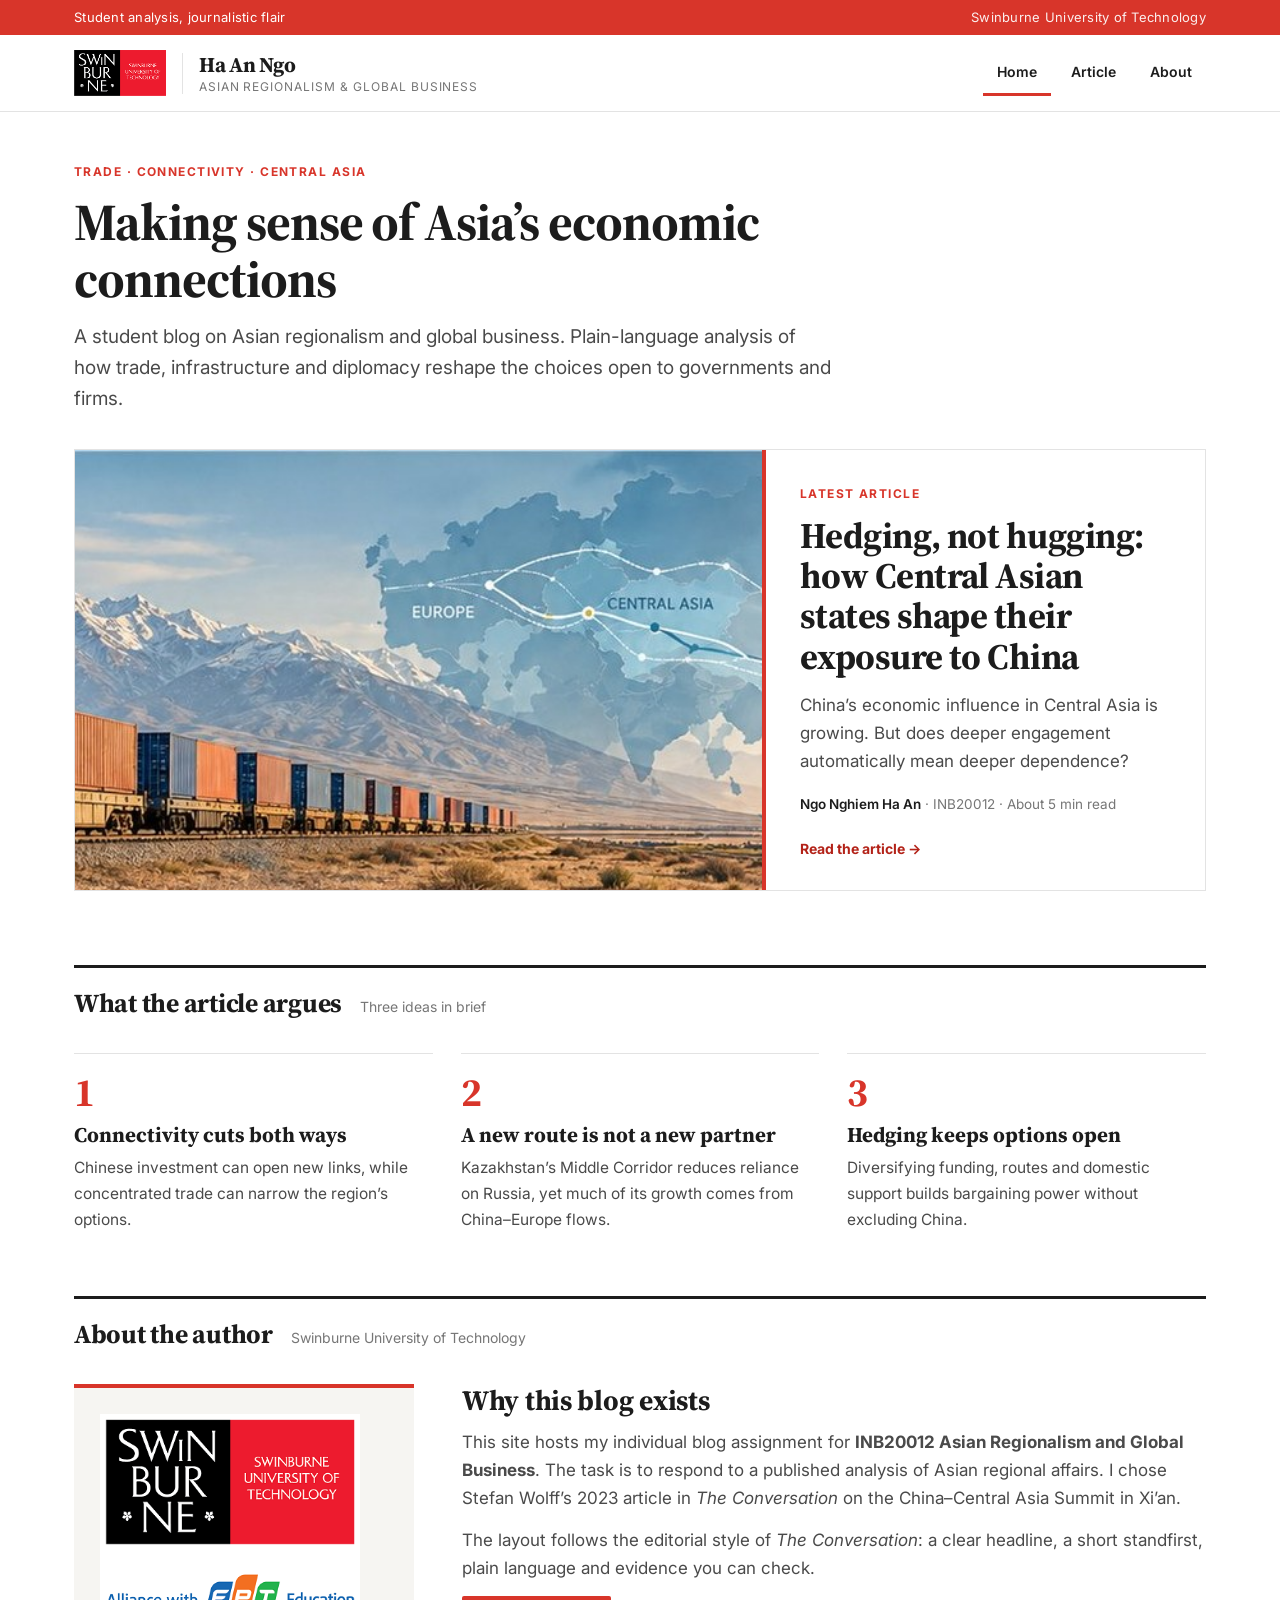
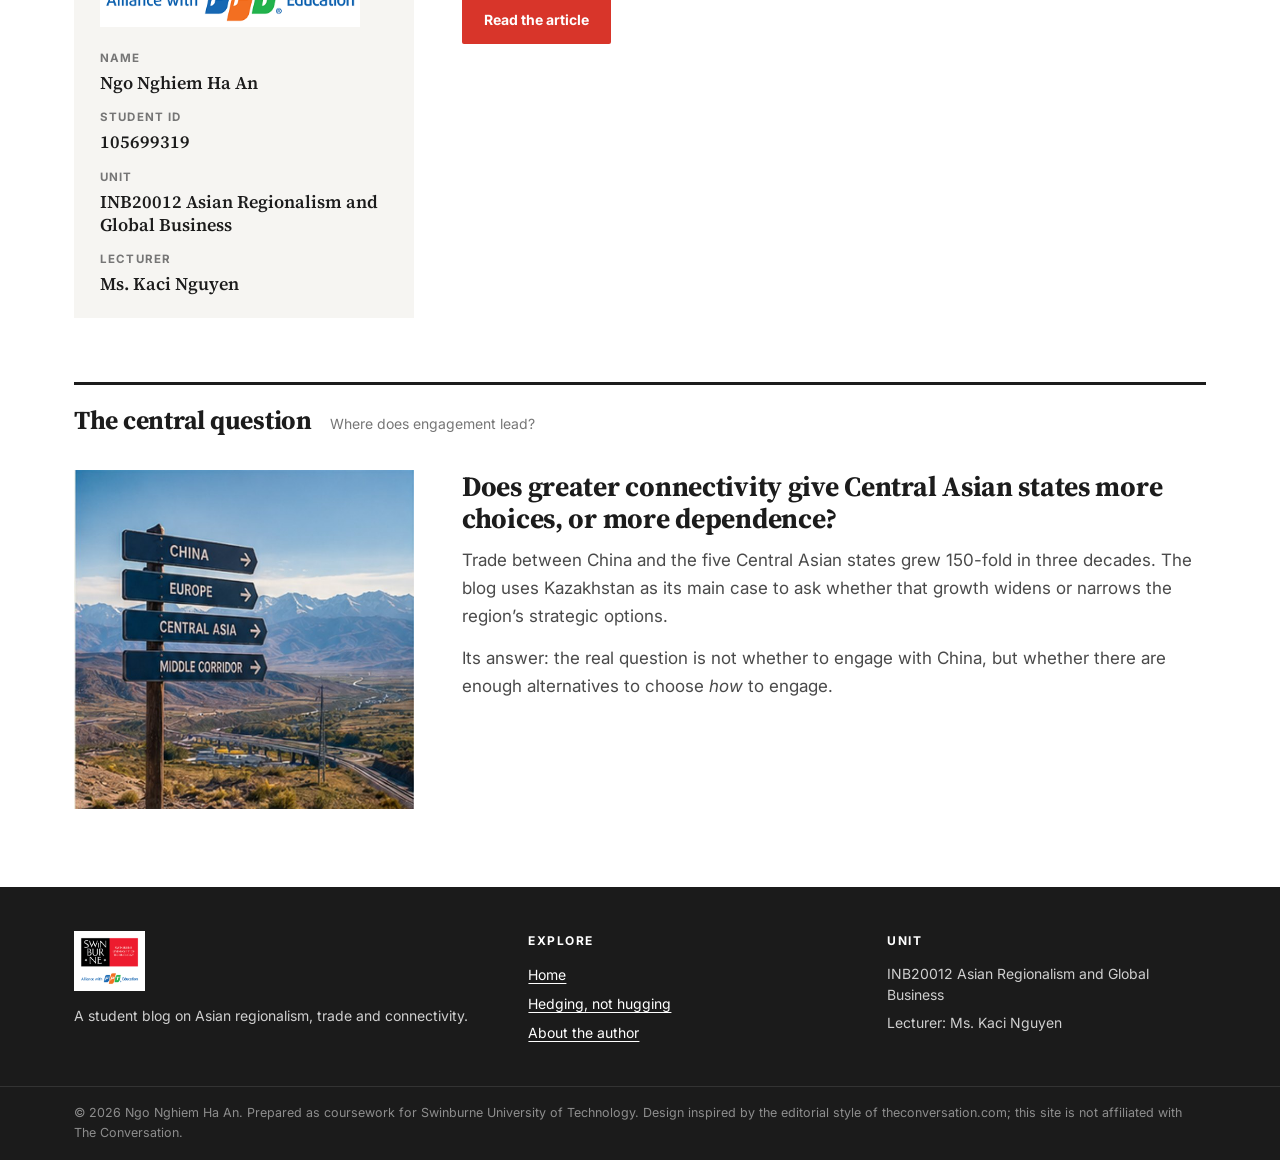
==== index.html @ f5567365 "Add files via upload" ====
<!DOCTYPE html>
<html lang="en">
<head>
  <meta charset="utf-8">
  <meta name="viewport" content="width=device-width, initial-scale=1">
  <title>Ha An Ngo — Asian Regionalism &amp; Global Business</title>
  <meta name="description" content="Student blog by Ngo Nghiem Ha An, Swinburne University of Technology: analysis of trade, connectivity and Central Asia for INB20012 Asian Regionalism and Global Business.">
  <meta property="og:type" content="website">
  <meta property="og:title" content="Ha An Ngo — Asian Regionalism &amp; Global Business">
  <meta property="og:description" content="Hedging, not hugging: how Central Asian states shape their exposure to China.">
  <meta property="og:image" content="assets/img/hero-train.jpg">
  <link rel="icon" href="assets/img/favicon.svg" type="image/svg+xml">
  <link rel="preconnect" href="https://fonts.googleapis.com">
  <link rel="preconnect" href="https://fonts.gstatic.com" crossorigin>
  <link href="https://fonts.googleapis.com/css2?family=Inter:wght@400;500;600;700&family=Source+Serif+4:ital,opsz,wght@0,8..60,400;0,8..60,600;0,8..60,700;1,8..60,400;1,8..60,600&display=swap" rel="stylesheet">
  <link rel="stylesheet" href="assets/css/style.css">
</head>
<body>
  <a class="skip" href="#main">Skip to content</a>

  <div class="topline">
    <div class="wrap">
      <span>Student analysis, journalistic flair</span>
      <a href="https://www.swinburne.edu.au" target="_blank" rel="noopener">Swinburne University of Technology</a>
    </div>
  </div>

  <header class="site-header">
    <div class="wrap">
      <a class="brand" href="index.html" aria-label="Ha An Ngo — home">
        <img src="assets/img/logo-swinburne.png" alt="Swinburne University of Technology">
        <span class="brand-text"><strong>Ha An Ngo</strong><span>Asian Regionalism &amp; Global Business</span></span>
      </a>
      <button class="menu-btn" aria-expanded="false" aria-controls="nav">Menu</button>
      <nav class="nav" id="nav" aria-label="Main">
        <a href="index.html" aria-current="page">Home</a>
        <a href="hedging-not-hugging.html">Article</a>
        <a href="#about">About</a>
      </nav>
    </div>
  </header>

  <main id="main">
    <section class="home-hero">
      <div class="wrap">
        <div class="intro">
          <span class="kicker">Trade · Connectivity · Central Asia</span>
          <h1>Making sense of Asia’s economic connections</h1>
          <p>A student blog on Asian regionalism and global business. Plain-language analysis of how trade, infrastructure and diplomacy reshape the choices open to governments and firms.</p>
        </div>

        <article class="featured">
          <div class="pic">
            <img src="assets/img/hero-train.jpg" alt="A freight train crossing a steppe with mountains behind, overlaid with a map of routes linking Europe, Central Asia and China" width="799" height="345">
          </div>
          <div class="body">
            <span class="kicker">Latest article</span>
            <h2><a href="hedging-not-hugging.html">Hedging, not hugging: how Central Asian states shape their exposure to China</a></h2>
            <p>China’s economic influence in Central Asia is growing. But does deeper engagement automatically mean deeper dependence?</p>
            <div class="meta"><b>Ngo Nghiem Ha An</b> · INB20012 · About 5 min read</div>
            <div class="read-more">Read the article <span>→</span></div>
          </div>
        </article>
      </div>
    </section>

    <section class="section">
      <div class="wrap">
        <div class="section-head">
          <h2>What the article argues</h2>
          <p>Three ideas in brief</p>
        </div>
        <div class="themes">
          <div class="theme">
            <div class="num">1</div>
            <h3>Connectivity cuts both ways</h3>
            <p>Chinese investment can open new links, while concentrated trade can narrow the region’s options.</p>
          </div>
          <div class="theme">
            <div class="num">2</div>
            <h3>A new route is not a new partner</h3>
            <p>Kazakhstan’s Middle Corridor reduces reliance on Russia, yet much of its growth comes from China–Europe flows.</p>
          </div>
          <div class="theme">
            <div class="num">3</div>
            <h3>Hedging keeps options open</h3>
            <p>Diversifying funding, routes and domestic support builds bargaining power without excluding China.</p>
          </div>
        </div>
      </div>
    </section>

    <section class="section" id="about">
      <div class="wrap">
        <div class="section-head">
          <h2>About the author</h2>
          <p>Swinburne University of Technology</p>
        </div>
        <div class="about">
          <aside class="id-card" aria-label="Student details">
            <img class="logo" src="assets/img/logo-full.png" alt="Swinburne University of Technology — Alliance with FPT Education">
            <dl>
              <dt>Name</dt><dd>Ngo Nghiem Ha An</dd>
              <dt>Student ID</dt><dd>105699319</dd>
              <dt>Unit</dt><dd>INB20012 Asian Regionalism and Global Business</dd>
              <dt>Lecturer</dt><dd>Ms. Kaci Nguyen</dd>
            </dl>
          </aside>
          <div class="about-text">
            <h3>Why this blog exists</h3>
            <p>This site hosts my individual blog assignment for <b>INB20012 Asian Regionalism and Global Business</b>. The task is to respond to a published analysis of Asian regional affairs. I chose Stefan Wolff’s 2023 article in <i>The Conversation</i> on the China–Central Asia Summit in Xi’an.</p>
            <p>The layout follows the editorial style of <i>The Conversation</i>: a clear headline, a short standfirst, plain language and evidence you can check.</p>
            <p><a class="btn" href="hedging-not-hugging.html">Read the article</a></p>
          </div>
        </div>
      </div>
    </section>

    <section class="section">
      <div class="wrap">
        <div class="section-head">
          <h2>The central question</h2>
          <p>Where does engagement lead?</p>
        </div>
        <div class="about" style="grid-template-columns: 340px 1fr;">
          <img src="assets/img/signpost.jpg" alt="A signpost on a mountain road pointing to China, Europe, Central Asia and the Middle Corridor" width="660" height="658">
          <div class="about-text">
            <h3>Does greater connectivity give Central Asian states more choices, or more dependence?</h3>
            <p>Trade between China and the five Central Asian states grew 150-fold in three decades. The blog uses Kazakhstan as its main case to ask whether that growth widens or narrows the region’s strategic options.</p>
            <p>Its answer: the real question is not whether to engage with China, but whether there are enough alternatives to choose <i>how</i> to engage.</p>
          </div>
        </div>
      </div>
    </section>
  </main>

  <footer class="site-footer">
    <div class="wrap">
      <div>
        <img src="assets/img/logo-full.png" alt="Swinburne University of Technology — Alliance with FPT Education">
        <p>A student blog on Asian regionalism, trade and connectivity.</p>
      </div>
      <div>
        <h5>Explore</h5>
        <ul>
          <li><a href="index.html">Home</a></li>
          <li><a href="hedging-not-hugging.html">Hedging, not hugging</a></li>
          <li><a href="#about">About the author</a></li>
        </ul>
      </div>
      <div>
        <h5>Unit</h5>
        <p>INB20012 Asian Regionalism and Global Business</p>
        <p>Lecturer: Ms. Kaci Nguyen</p>
      </div>
    </div>
    <div class="legal"><div class="wrap">© 2026 Ngo Nghiem Ha An. Prepared as coursework for Swinburne University of Technology. Design inspired by the editorial style of theconversation.com; this site is not affiliated with The Conversation.</div></div>
  </footer>

  <script src="assets/js/main.js"></script>
</body>
</html>
---- assets/css/style.css ----
/* =========================================================
   Ha An Ngo — Student Blog
   Visual language inspired by theconversation.com:
   white canvas, red accent, serif headlines, clean sans body
   ========================================================= */

:root {
  --red: #d8352a;
  --red-dark: #b32218;
  --ink: #1c1c1c;
  --ink-soft: #4a4a4a;
  --muted: #767676;
  --line: #e3e3e3;
  --paper: #ffffff;
  --tint: #f6f5f2;
  --navy: #172a4e;
  --serif: "Source Serif 4", "Merriweather", Georgia, "Times New Roman", serif;
  --sans: "Inter", "Segoe UI", -apple-system, BlinkMacSystemFont, Roboto, Helvetica, Arial, sans-serif;
  --maxw: 1180px;
  --read: 700px;
}

*,
*::before,
*::after { box-sizing: border-box; }

html { scroll-behavior: smooth; -webkit-text-size-adjust: 100%; }

body {
  margin: 0;
  font-family: var(--sans);
  font-size: 17px;
  line-height: 1.65;
  color: var(--ink);
  background: var(--paper);
  -webkit-font-smoothing: antialiased;
}

img { max-width: 100%; height: auto; display: block; }
a { color: var(--red-dark); text-decoration-thickness: 1px; text-underline-offset: 3px; }
a:hover { color: var(--red); }

.wrap { max-width: var(--maxw); margin: 0 auto; padding: 0 24px; }

.skip {
  position: absolute; left: -999px; top: 0;
  background: var(--red); color: #fff; padding: 10px 16px; z-index: 100;
}
.skip:focus { left: 0; }

/* ---------- progress bar (article page) ---------- */
.progress {
  position: fixed; top: 0; left: 0; height: 3px; width: 0;
  background: var(--red); z-index: 60; transition: width .08s linear;
}

/* ---------- header ---------- */
.topline { background: var(--red); color: #fff; font-size: 13px; letter-spacing: .02em; }
.topline .wrap { display: flex; justify-content: space-between; gap: 16px; padding-top: 7px; padding-bottom: 7px; }
.topline a { color: #fff; text-decoration: none; opacity: .92; }
.topline a:hover { opacity: 1; text-decoration: underline; }

.site-header { background: #fff; border-bottom: 1px solid var(--line); position: sticky; top: 0; z-index: 50; }
.site-header .wrap { display: flex; align-items: center; gap: 28px; min-height: 76px; }

.brand { display: flex; align-items: center; gap: 16px; text-decoration: none; color: var(--ink); }
.brand img { height: 46px; width: auto; }
.brand-text { display: flex; flex-direction: column; line-height: 1.15; padding-left: 16px; border-left: 1px solid var(--line); }
.brand-text strong { font-family: var(--serif); font-size: 21px; font-weight: 700; letter-spacing: -.01em; }
.brand-text span { font-size: 12px; color: var(--muted); letter-spacing: .08em; text-transform: uppercase; margin-top: 3px; }

.nav { margin-left: auto; display: flex; gap: 6px; align-items: center; }
.nav a {
  font-size: 14px; font-weight: 600; color: var(--ink); text-decoration: none;
  padding: 10px 14px; border-bottom: 3px solid transparent;
}
.nav a:hover, .nav a[aria-current="page"] { border-bottom-color: var(--red); color: var(--ink); }

.menu-btn {
  display: none; margin-left: auto; background: none; border: 1px solid var(--line);
  padding: 8px 12px; font: 600 13px var(--sans); border-radius: 4px; cursor: pointer;
}

/* ---------- home: hero ---------- */
.kicker {
  display: inline-block; font-size: 12px; font-weight: 700; letter-spacing: .12em;
  text-transform: uppercase; color: var(--red);
}

.home-hero { padding: 44px 0 18px; }
.home-hero .intro { max-width: 760px; margin-bottom: 34px; }
.home-hero h1 {
  font-family: var(--serif); font-size: clamp(32px, 4.6vw, 52px); line-height: 1.08;
  letter-spacing: -.02em; margin: 10px 0 14px;
}
.home-hero .intro p { font-size: 19px; color: var(--ink-soft); margin: 0; }

.featured {
  display: grid; grid-template-columns: 1.55fr 1fr; gap: 0; border: 1px solid var(--line);
  background: #fff; transition: box-shadow .2s;
}
.featured:hover { box-shadow: 0 10px 30px rgba(0,0,0,.08); }
.featured .pic { position: relative; overflow: hidden; background: var(--tint); min-height: 320px; }
.featured .pic img { width: 100%; height: 100%; object-fit: cover; transition: transform .6s; }
.featured:hover .pic img { transform: scale(1.03); }
.featured .body { padding: 34px 34px 30px; display: flex; flex-direction: column; justify-content: center; border-left: 4px solid var(--red); }
.featured h2 { font-family: var(--serif); font-size: clamp(26px, 3vw, 36px); line-height: 1.12; letter-spacing: -.015em; margin: 12px 0 14px; }
.featured h2 a { color: var(--ink); text-decoration: none; }
.featured h2 a::after { content: ""; position: absolute; inset: 0; }
.featured { position: relative; }
.featured h2 a:hover { color: var(--red); }
.featured p { color: var(--ink-soft); margin: 0 0 18px; }
.meta { font-size: 13.5px; color: var(--muted); }
.meta b { color: var(--ink); font-weight: 600; }
.read-more { margin-top: 22px; font-weight: 700; font-size: 14px; color: var(--red-dark); }
.read-more span { display: inline-block; transition: transform .2s; }
.featured:hover .read-more span { transform: translateX(5px); }

/* ---------- home: sections ---------- */
.section { padding: 56px 0 8px; }
.section-head { display: flex; align-items: baseline; gap: 18px; border-top: 3px solid var(--ink); padding-top: 14px; margin-bottom: 28px; }
.section-head h2 { font-family: var(--serif); font-size: 26px; margin: 0; letter-spacing: -.01em; }
.section-head p { margin: 0; color: var(--muted); font-size: 14px; }

.themes { display: grid; grid-template-columns: repeat(3, 1fr); gap: 28px; }
.theme { border-top: 1px solid var(--line); padding-top: 18px; }
.theme .num { font-family: var(--serif); font-size: 40px; font-weight: 700; color: var(--red); line-height: 1; }
.theme h3 { font-family: var(--serif); font-size: 21px; margin: 10px 0 8px; line-height: 1.2; }
.theme p { margin: 0; color: var(--ink-soft); font-size: 15.5px; }

.about { display: grid; grid-template-columns: 340px 1fr; gap: 48px; align-items: start; }
.id-card { background: var(--tint); border-top: 4px solid var(--red); padding: 26px 26px 22px; }
.id-card img.logo { width: 100%; max-width: 260px; margin-bottom: 22px; }
.id-card dl { margin: 0; }
.id-card dt { font-size: 11.5px; letter-spacing: .1em; text-transform: uppercase; color: var(--muted); font-weight: 700; margin-top: 14px; }
.id-card dd { margin: 3px 0 0; font-family: var(--serif); font-size: 18px; font-weight: 600; line-height: 1.3; }
.about-text h3 { font-family: var(--serif); font-size: 28px; line-height: 1.15; margin: 0 0 12px; letter-spacing: -.01em; }
.about-text p { color: var(--ink-soft); margin: 0 0 14px; }

/* ---------- article ---------- */
.article-head { padding: 46px 0 8px; }
.article-head .inner { max-width: 880px; }
.crumbs { font-size: 13px; color: var(--muted); margin-bottom: 18px; }
.crumbs a { color: var(--muted); text-decoration: none; }
.crumbs a:hover { color: var(--red); text-decoration: underline; }
.article-head h1 {
  font-family: var(--serif); font-size: clamp(34px, 5.4vw, 60px); line-height: 1.04;
  letter-spacing: -.025em; margin: 12px 0 16px; font-weight: 700;
}
.article-head h1 em { font-style: normal; font-weight: 400; display: block; font-size: .72em; margin-top: 6px; color: var(--navy); }
.standfirst { font-family: var(--serif); font-style: italic; font-size: clamp(19px, 2.1vw, 23px); line-height: 1.4; color: var(--ink-soft); margin: 0; max-width: 780px; }

.byline { display: flex; align-items: center; gap: 14px; margin: 28px 0 0; padding: 16px 0; border-top: 1px solid var(--line); border-bottom: 1px solid var(--line); flex-wrap: wrap; }
.avatar {
  width: 52px; height: 52px; border-radius: 50%; background: var(--red); color: #fff;
  display: grid; place-items: center; font-family: var(--serif); font-weight: 700; font-size: 20px; flex: none;
}
.byline .who { line-height: 1.3; }
.byline .who strong { display: block; font-size: 16px; }
.byline .who span { font-size: 13.5px; color: var(--muted); }
.byline .when { margin-left: auto; font-size: 13.5px; color: var(--muted); text-align: right; }

.lead-figure { margin: 30px 0 0; }
.lead-figure img { width: 100%; max-height: 520px; object-fit: cover; }

.article-layout { display: grid; grid-template-columns: 250px minmax(0, var(--read)); gap: 56px; padding: 40px 0 30px; max-width: 1060px; }
.aside { position: sticky; top: 100px; align-self: start; font-size: 14px; }
.aside .card { border-top: 3px solid var(--red); padding-top: 14px; margin-bottom: 26px; }
.aside h4 { margin: 0 0 8px; font-size: 11.5px; letter-spacing: .1em; text-transform: uppercase; color: var(--muted); }
.aside p { margin: 0 0 6px; color: var(--ink-soft); line-height: 1.5; }
.aside ol { margin: 0; padding: 0; list-style: none; counter-reset: s; }
.aside li { counter-increment: s; margin: 0; }
.aside li a {
  display: block; padding: 8px 0 8px 28px; position: relative; text-decoration: none;
  color: var(--ink-soft); border-bottom: 1px solid var(--line); line-height: 1.35; font-size: 14px;
}
.aside li a::before { content: counter(s); position: absolute; left: 0; top: 8px; font-family: var(--serif); font-weight: 700; color: var(--red); }
.aside li a:hover, .aside li a.on { color: var(--ink); font-weight: 600; }

.prose { font-size: 18.5px; line-height: 1.72; }
.prose p { margin: 0 0 1.25em; }
.prose h2 {
  font-family: var(--serif); font-size: clamp(26px, 3.2vw, 34px); line-height: 1.12;
  letter-spacing: -.015em; margin: 1.9em 0 .55em; scroll-margin-top: 100px;
}
.prose h2 small { display: block; font-weight: 400; font-size: .72em; color: var(--navy); margin-top: 3px; }
.prose h3 { font-family: var(--serif); font-size: 22px; margin: 1.7em 0 .4em; line-height: 1.25; scroll-margin-top: 100px; }
.prose h3 .n { color: var(--red); margin-right: 6px; }
.prose > p:first-of-type::first-letter { /* editorial drop cap */
  font-family: var(--serif); float: left; font-size: 4.1em; line-height: .82;
  padding: .07em .1em 0 0; font-weight: 700; color: var(--red);
}

.pull {
  margin: 1.8em 0; padding: 4px 0 4px 22px; border-left: 4px solid var(--red);
  font-family: var(--serif); font-style: italic; font-weight: 600; font-size: 25px; line-height: 1.3; color: var(--navy);
}
.pull .lbl { display: block; font-family: var(--sans); font-style: normal; font-weight: 700; font-size: 11.5px; letter-spacing: .12em; text-transform: uppercase; color: var(--red); margin-bottom: 6px; }

figure { margin: 2em 0; }
figure img { width: 100%; }
figcaption { font-size: 13.5px; line-height: 1.5; color: var(--muted); padding-top: 9px; border-top: 1px solid var(--line); margin-top: 8px; }
figcaption b { color: var(--ink); }
figure.float-r { float: right; width: 44%; margin: .3em 0 1em 26px; }
figure.float-r img { border-radius: 6px; }
figure.wide { margin-left: -60px; margin-right: -60px; }
.clear { clear: both; }

/* data table (Figure 2) */
.table-wrap { overflow-x: auto; margin: 2em 0 0; }
table.fig {
  border-collapse: collapse; width: 100%; min-width: 560px; font-size: 15px; line-height: 1.45;
}
table.fig th { text-align: left; padding: 12px 14px; color: #fff; font-weight: 600; font-size: 14px; letter-spacing: .02em; }
table.fig th:nth-child(1) { background: #3b5f80; }
table.fig th:nth-child(2) { background: #5a8880; }
table.fig th:nth-child(3) { background: #b96a63; }
table.fig td { padding: 12px 14px; vertical-align: top; border: 1px solid #cfcfcf; }
table.fig td:first-child { background: #f5f7fb; font-weight: 600; }
table.fig td:nth-child(2) { background: #fff; }
table.fig td:nth-child(3) { background: #faf0f0; }

.stats { display: grid; grid-template-columns: repeat(3, 1fr); gap: 0; margin: 1.8em 0 2em; border-top: 3px solid var(--ink); border-bottom: 1px solid var(--line); }
.stat { padding: 18px 18px 16px 0; }
.stat + .stat { padding-left: 18px; border-left: 1px solid var(--line); }
.stat b { display: block; font-family: var(--serif); font-size: 34px; line-height: 1.05; color: var(--red); letter-spacing: -.02em; }
.stat span { display: block; margin-top: 6px; font-size: 13.5px; line-height: 1.4; color: var(--ink-soft); }

.conclusion-hero { position: relative; margin: 2.4em -60px 1.4em; color: #fff; overflow: hidden; }
.conclusion-hero img { width: 100%; height: 300px; object-fit: cover; filter: brightness(.7); }
.conclusion-hero h2 { position: absolute; left: 0; right: 0; bottom: 0; margin: 0; padding: 34px 40px 22px; color: #fff; font-size: clamp(30px, 4vw, 42px); letter-spacing: .04em; text-transform: uppercase; background: linear-gradient(transparent, rgba(0,0,0,.7)); }

.refs { border-top: 3px solid var(--ink); margin-top: 3em; padding-top: 16px; }
.refs h2 { font-size: 22px; margin: 0 0 10px; }
.refs ul { margin: 0; padding-left: 18px; font-size: 15px; color: var(--ink-soft); line-height: 1.55; }
.refs li { margin: 4px 0; }
.refs .note { font-size: 13.5px; color: var(--muted); margin-top: 12px; }

.author-box { display: grid; grid-template-columns: 96px 1fr; gap: 22px; margin: 2.4em 0 0; padding: 24px; background: var(--tint); border-top: 4px solid var(--red); }
.author-box .avatar { width: 84px; height: 84px; font-size: 32px; }
.author-box h3 { margin: 0 0 4px; font-family: var(--serif); font-size: 22px; }
.author-box p { margin: 0 0 6px; font-size: 15px; color: var(--ink-soft); line-height: 1.55; }
.author-box .tag { font-size: 11.5px; letter-spacing: .1em; text-transform: uppercase; font-weight: 700; color: var(--red); }

.next { margin: 40px 0 0; display: flex; justify-content: space-between; gap: 18px; flex-wrap: wrap; }
.btn {
  display: inline-block; padding: 12px 22px; background: var(--red); color: #fff; text-decoration: none;
  font-weight: 700; font-size: 14px; border-radius: 2px; transition: background .2s;
}
.btn:hover { background: var(--red-dark); color: #fff; }
.btn.ghost { background: transparent; color: var(--ink); border: 1px solid var(--ink); }
.btn.ghost:hover { background: var(--ink); color: #fff; }

/* ---------- footer ---------- */
.site-footer { margin-top: 70px; background: #1b1b1b; color: #cfcfcf; font-size: 14px; }
.site-footer .wrap { display: grid; grid-template-columns: 1.3fr 1fr 1fr; gap: 40px; padding-top: 44px; padding-bottom: 36px; }
.site-footer img { height: 60px; width: auto; background: #fff; padding: 6px; margin-bottom: 14px; }
.site-footer h5 { margin: 0 0 12px; color: #fff; font-size: 12px; letter-spacing: .12em; text-transform: uppercase; }
.site-footer p { margin: 0 0 6px; line-height: 1.55; }
.site-footer a { color: #fff; }
.site-footer ul { list-style: none; margin: 0; padding: 0; }
.site-footer li { margin: 6px 0; }
.legal { border-top: 1px solid #333; padding: 16px 0; font-size: 12.5px; color: #8d8d8d; }
.legal .wrap { display: block; padding-top: 0; padding-bottom: 0; }

/* ---------- responsive ---------- */
.article-layout > * { min-width: 0; }

@media (max-width: 1000px) {
  .article-layout { grid-template-columns: minmax(0, 1fr); gap: 0; }
  .aside { position: static; display: none; }
  figure.wide, .conclusion-hero { margin-left: 0; margin-right: 0; }
  .about { grid-template-columns: 1fr; gap: 28px; }
  .id-card { max-width: 420px; }
}
@media (max-width: 820px) {
  .featured { grid-template-columns: 1fr; }
  .featured .pic { min-height: 220px; }
  .themes { grid-template-columns: 1fr; gap: 6px; }
  .site-footer .wrap { grid-template-columns: 1fr; gap: 26px; }
  .menu-btn { display: block; }
  .nav { display: none; position: absolute; top: 100%; left: 0; right: 0; background: #fff; border-bottom: 1px solid var(--line); flex-direction: column; align-items: stretch; padding: 8px 24px 14px; margin: 0; }
  .nav.open { display: flex; }
  .nav a { border-bottom: 1px solid var(--line); padding: 14px 0; }
  .brand-text span { display: none; }
}
@media (max-width: 560px) {
  body { font-size: 16.5px; }
  .prose { font-size: 17.5px; }
  .topline .wrap { flex-direction: column; gap: 2px; }
  .brand img { height: 38px; }
  .brand-text strong { font-size: 17px; }
  .stats { grid-template-columns: 1fr; }
  .stat + .stat { padding-left: 0; border-left: 0; border-top: 1px solid var(--line); }
  figure.float-r { float: none; width: 100%; margin: 1.6em 0; }
  .pull { font-size: 21px; }
  .author-box { grid-template-columns: 1fr; }
  .byline .when { margin-left: 0; text-align: left; width: 100%; }
}

@media print {
  .topline, .site-header, .aside, .progress, .site-footer, .next { display: none; }
}
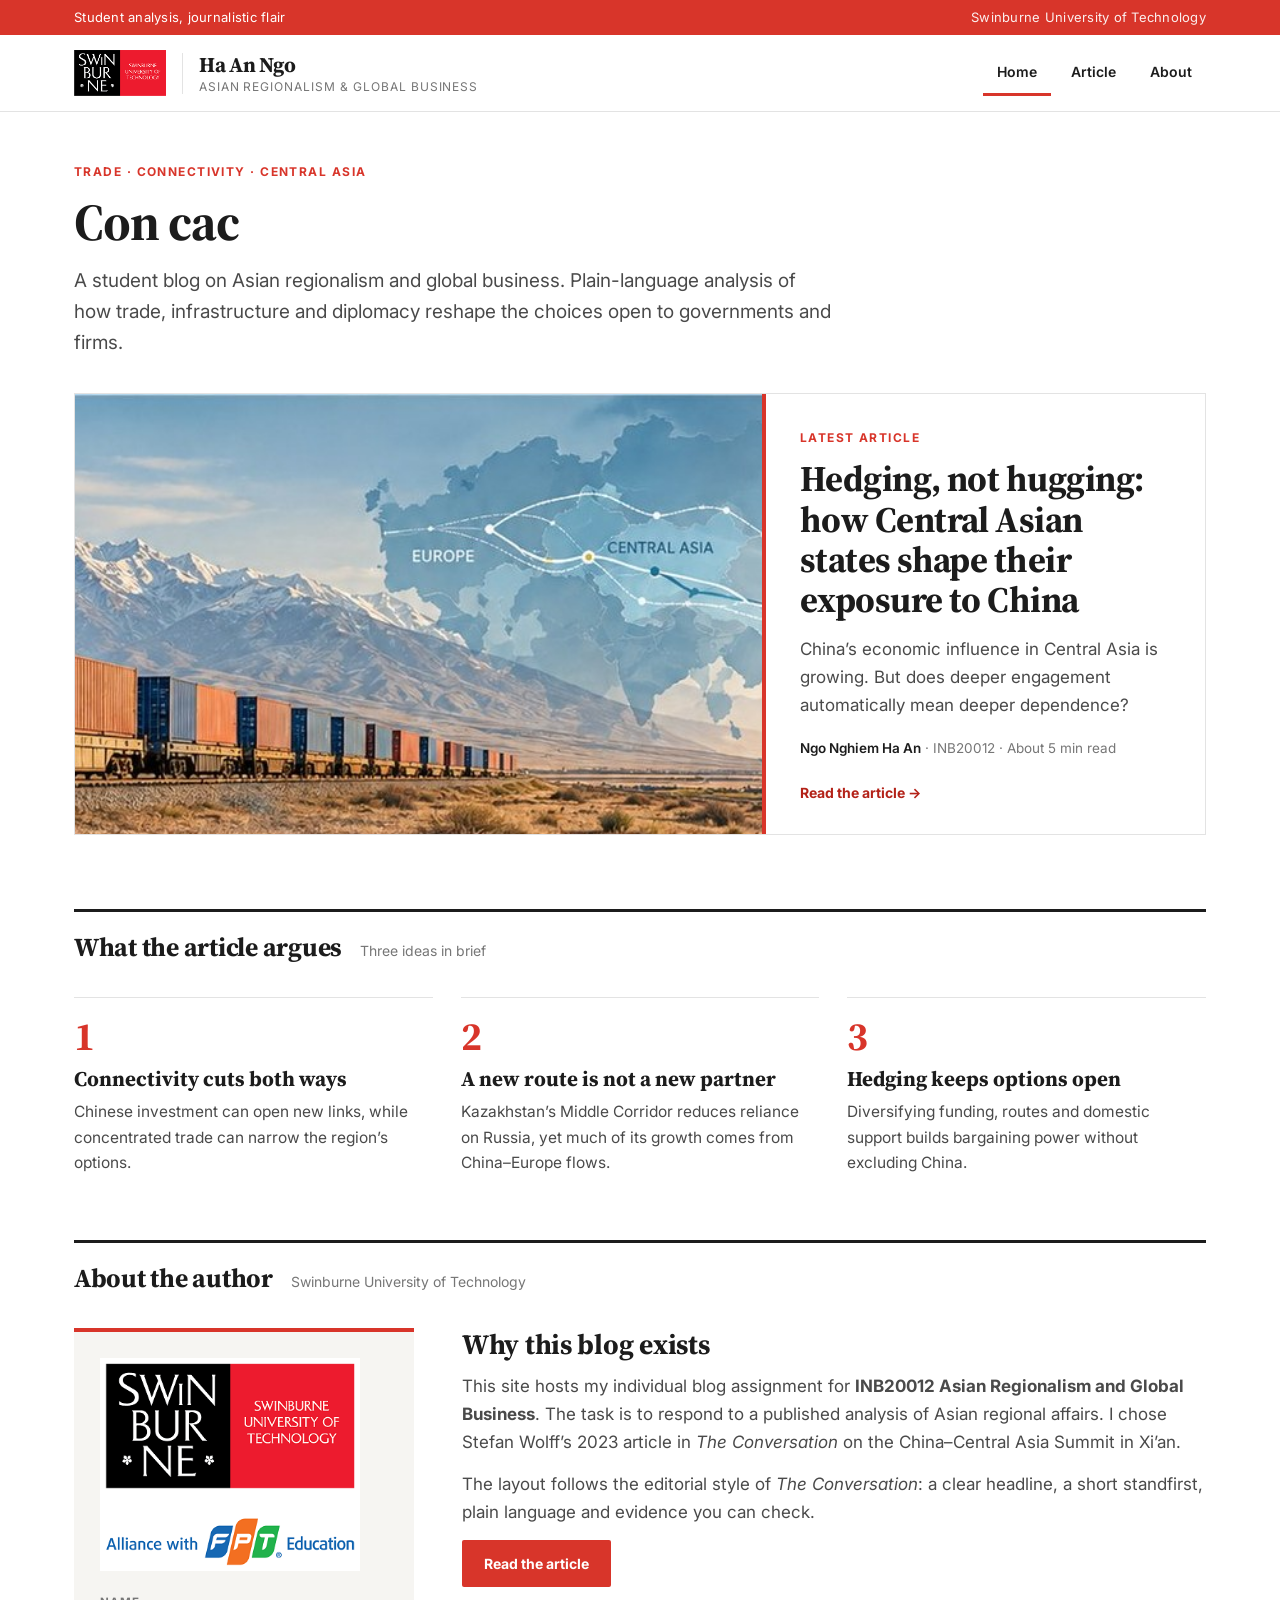
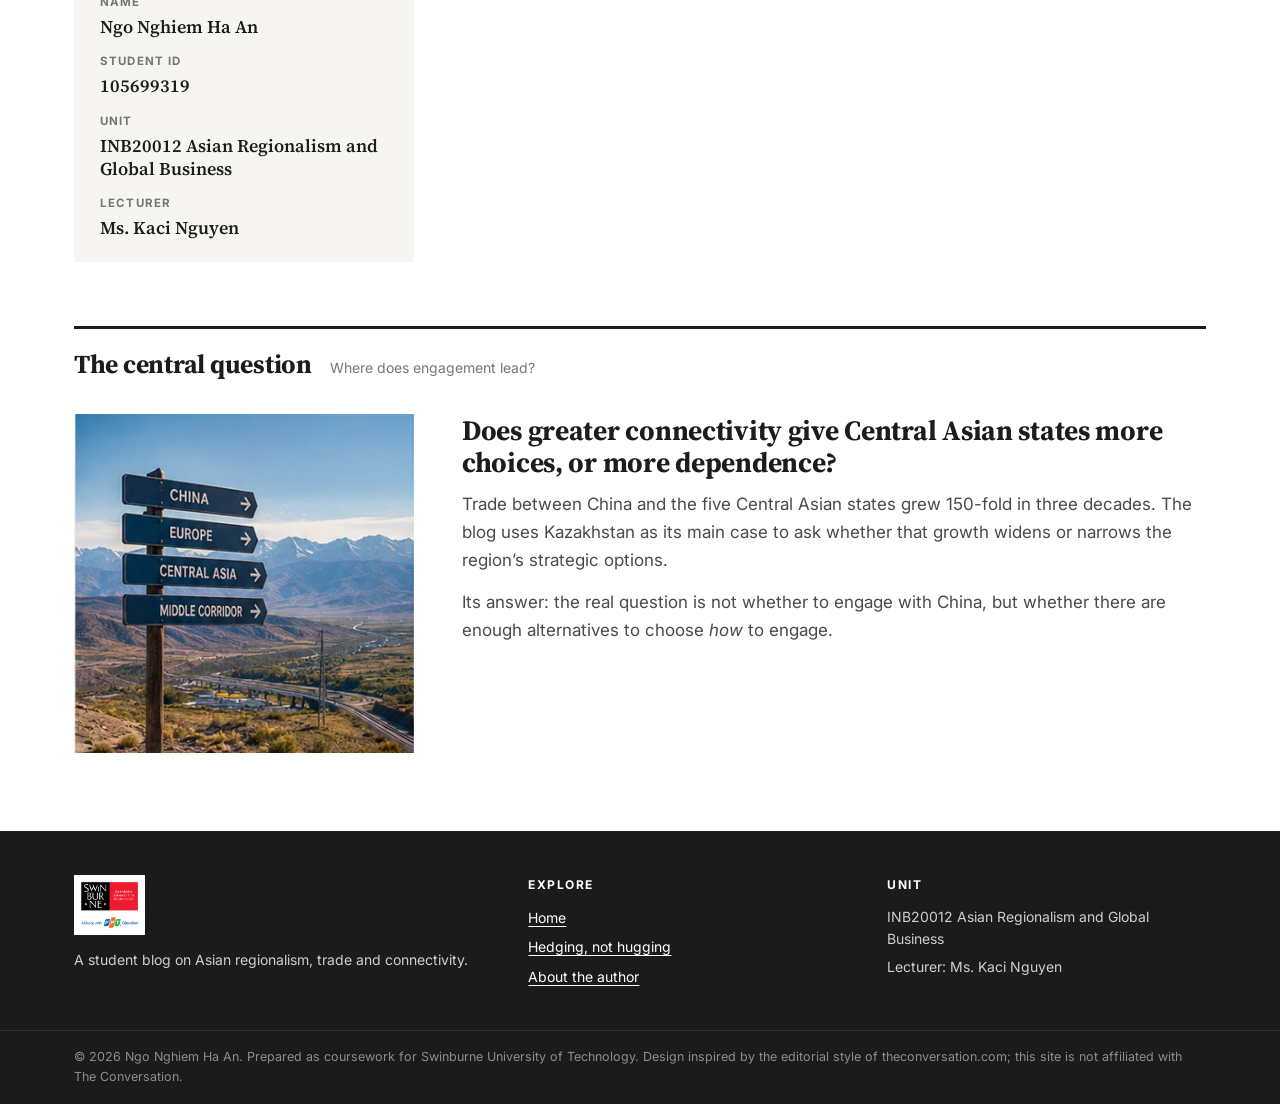
==== commit 42c98f09: "test_index.html" ====
--- a/index.html
+++ b/index.html
@@ -45,7 +45,7 @@
       <div class="wrap">
         <div class="intro">
           <span class="kicker">Trade · Connectivity · Central Asia</span>
-          <h1>Making sense of Asia’s economic connections</h1>
+          <h1>Con cac </h1>
           <p>A student blog on Asian regionalism and global business. Plain-language analysis of how trade, infrastructure and diplomacy reshape the choices open to governments and firms.</p>
         </div>
 
--- a/assets/css/style.css
+++ b/assets/css/style.css
@@ -232,8 +232,10 @@
 
 .refs { border-top: 3px solid var(--ink); margin-top: 3em; padding-top: 16px; }
 .refs h2 { font-size: 22px; margin: 0 0 10px; }
-.refs ul { margin: 0; padding-left: 18px; font-size: 15px; color: var(--ink-soft); line-height: 1.55; }
-.refs li { margin: 4px 0; }
+.refs { scroll-margin-top: 100px; }
+.refs ul.ref-list { list-style: none; margin: 0; padding: 0; font-size: 15px; color: var(--ink-soft); line-height: 1.6; }
+.refs ul.ref-list li { margin: 0 0 14px; padding-left: 28px; text-indent: -28px; overflow-wrap: anywhere; }
+.refs ul.ref-list a { color: var(--red-dark); }
 .refs .note { font-size: 13.5px; color: var(--muted); margin-top: 12px; }
 
 .author-box { display: grid; grid-template-columns: 96px 1fr; gap: 22px; margin: 2.4em 0 0; padding: 24px; background: var(--tint); border-top: 4px solid var(--red); }
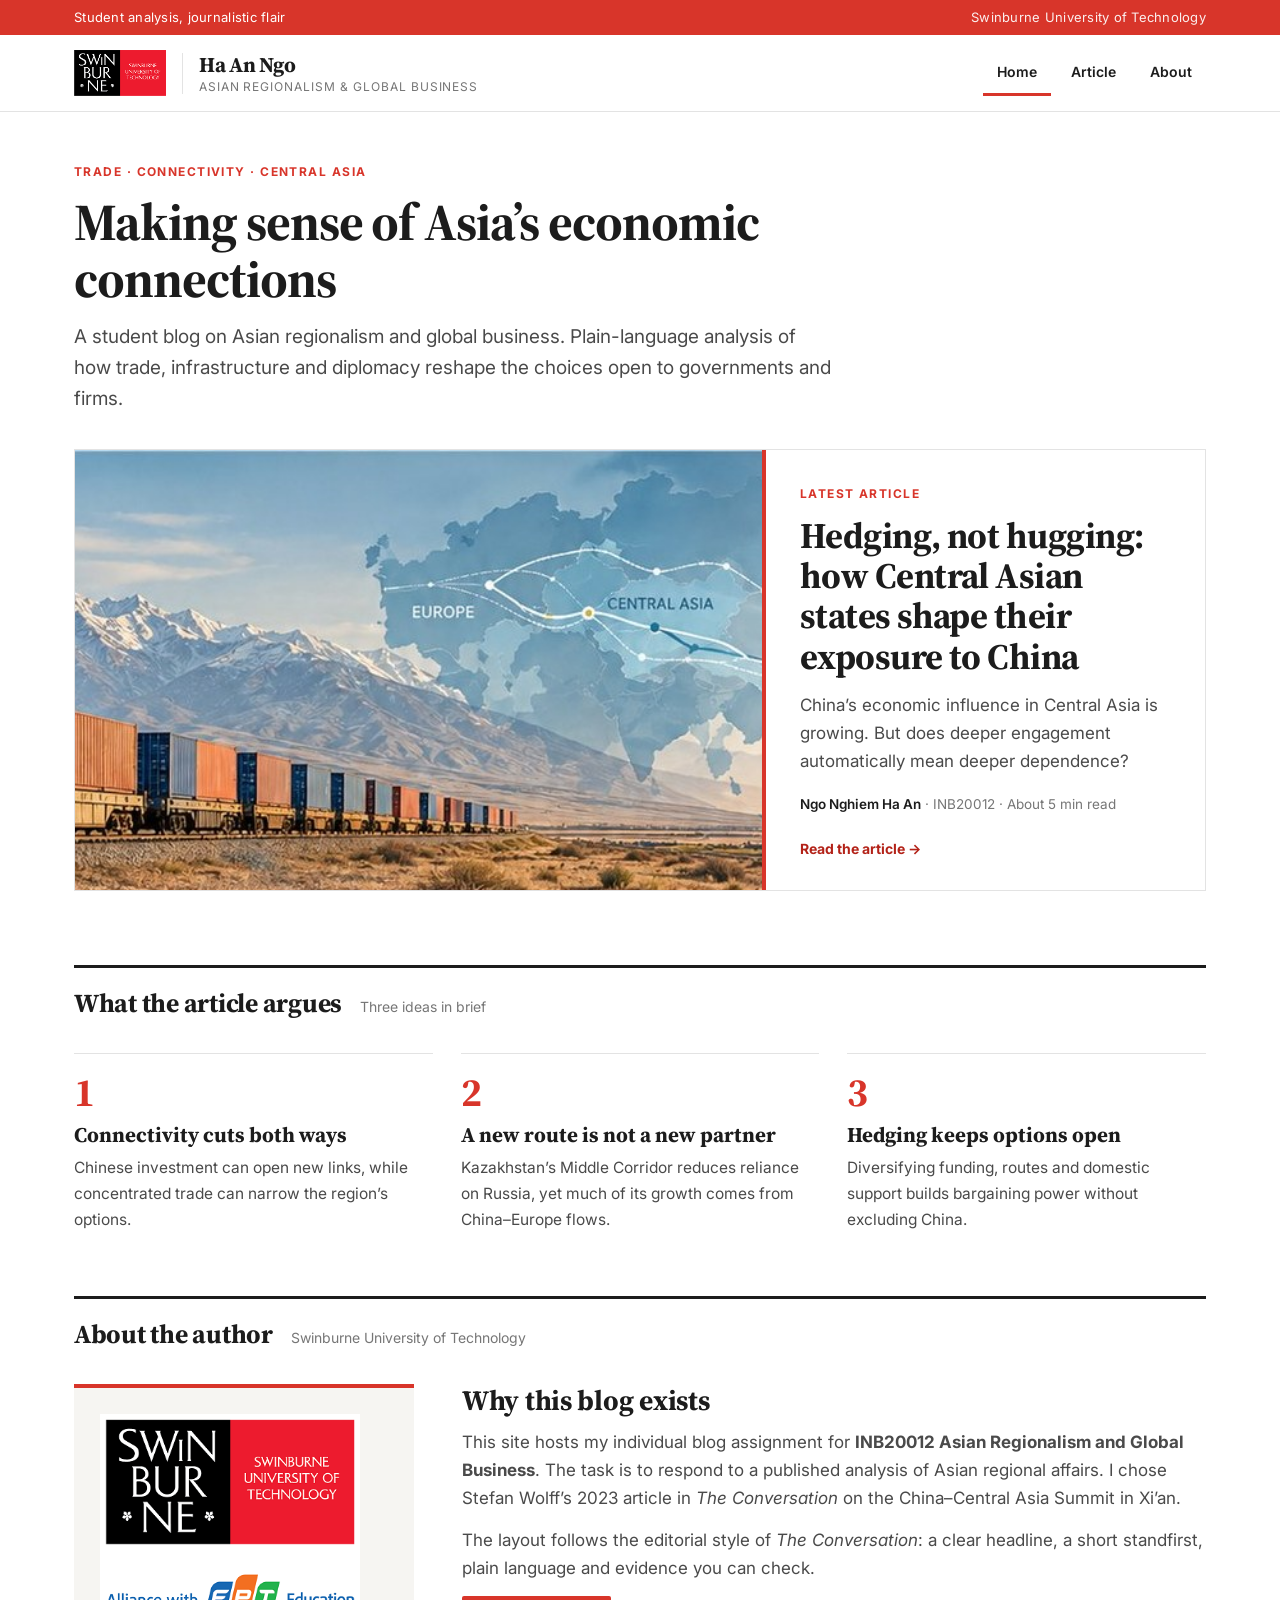
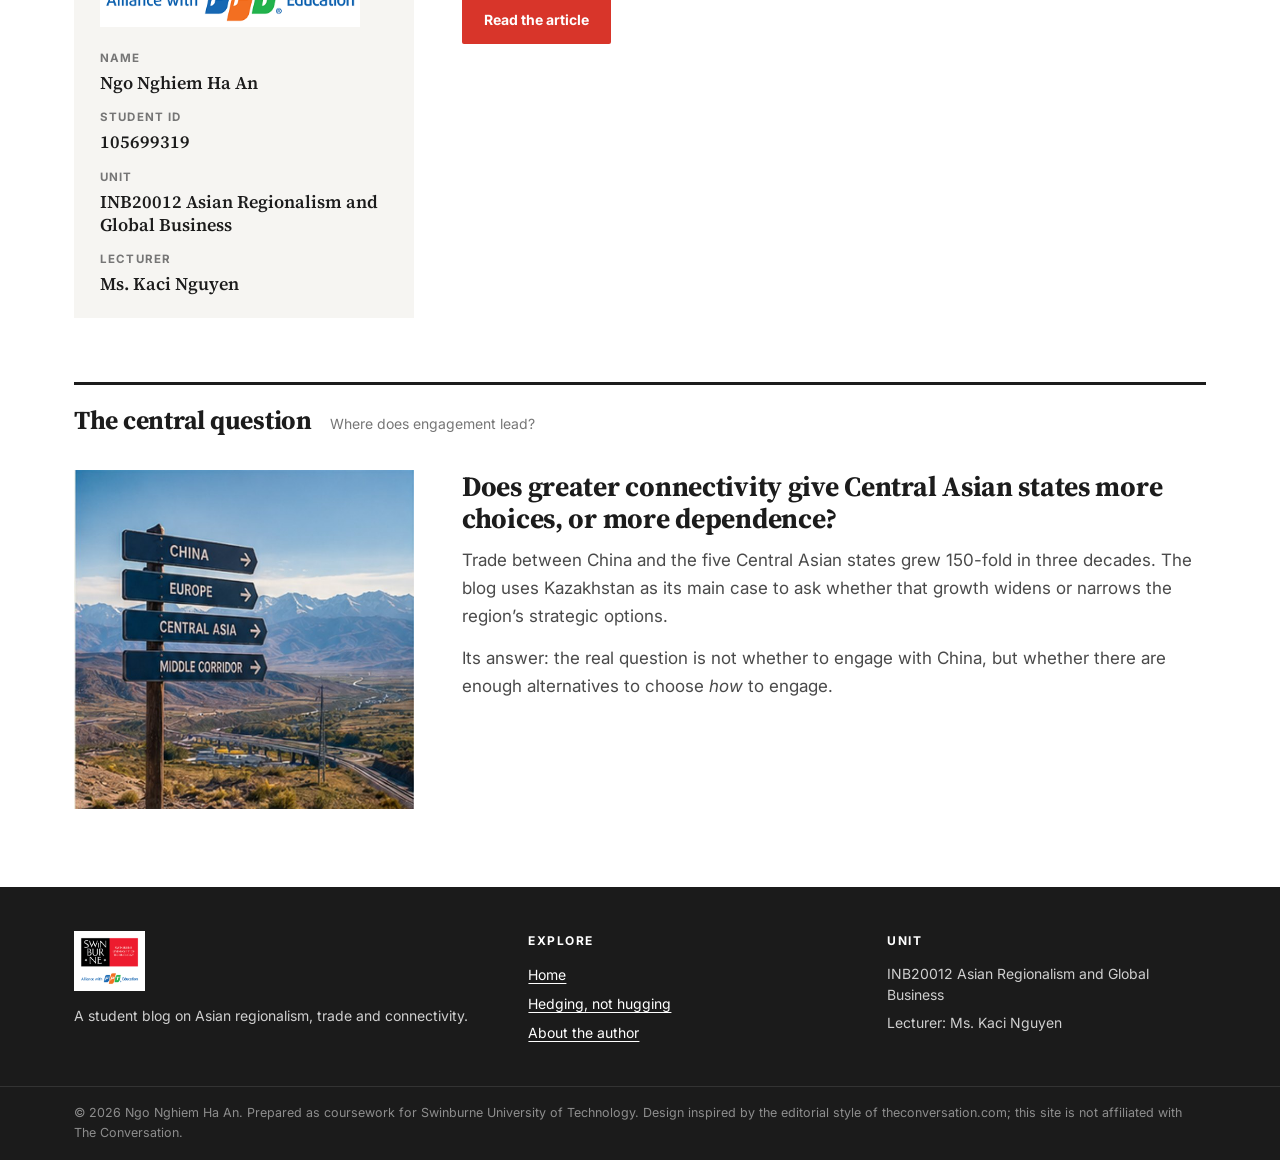
==== commit 5ac3048f: "Update index.html" ====
--- a/index.html
+++ b/index.html
@@ -45,7 +45,7 @@
       <div class="wrap">
         <div class="intro">
           <span class="kicker">Trade · Connectivity · Central Asia</span>
-          <h1>Con cac </h1>
+          <h1>Making sense of Asia’s economic connections</h1>
           <p>A student blog on Asian regionalism and global business. Plain-language analysis of how trade, infrastructure and diplomacy reshape the choices open to governments and firms.</p>
         </div>
 
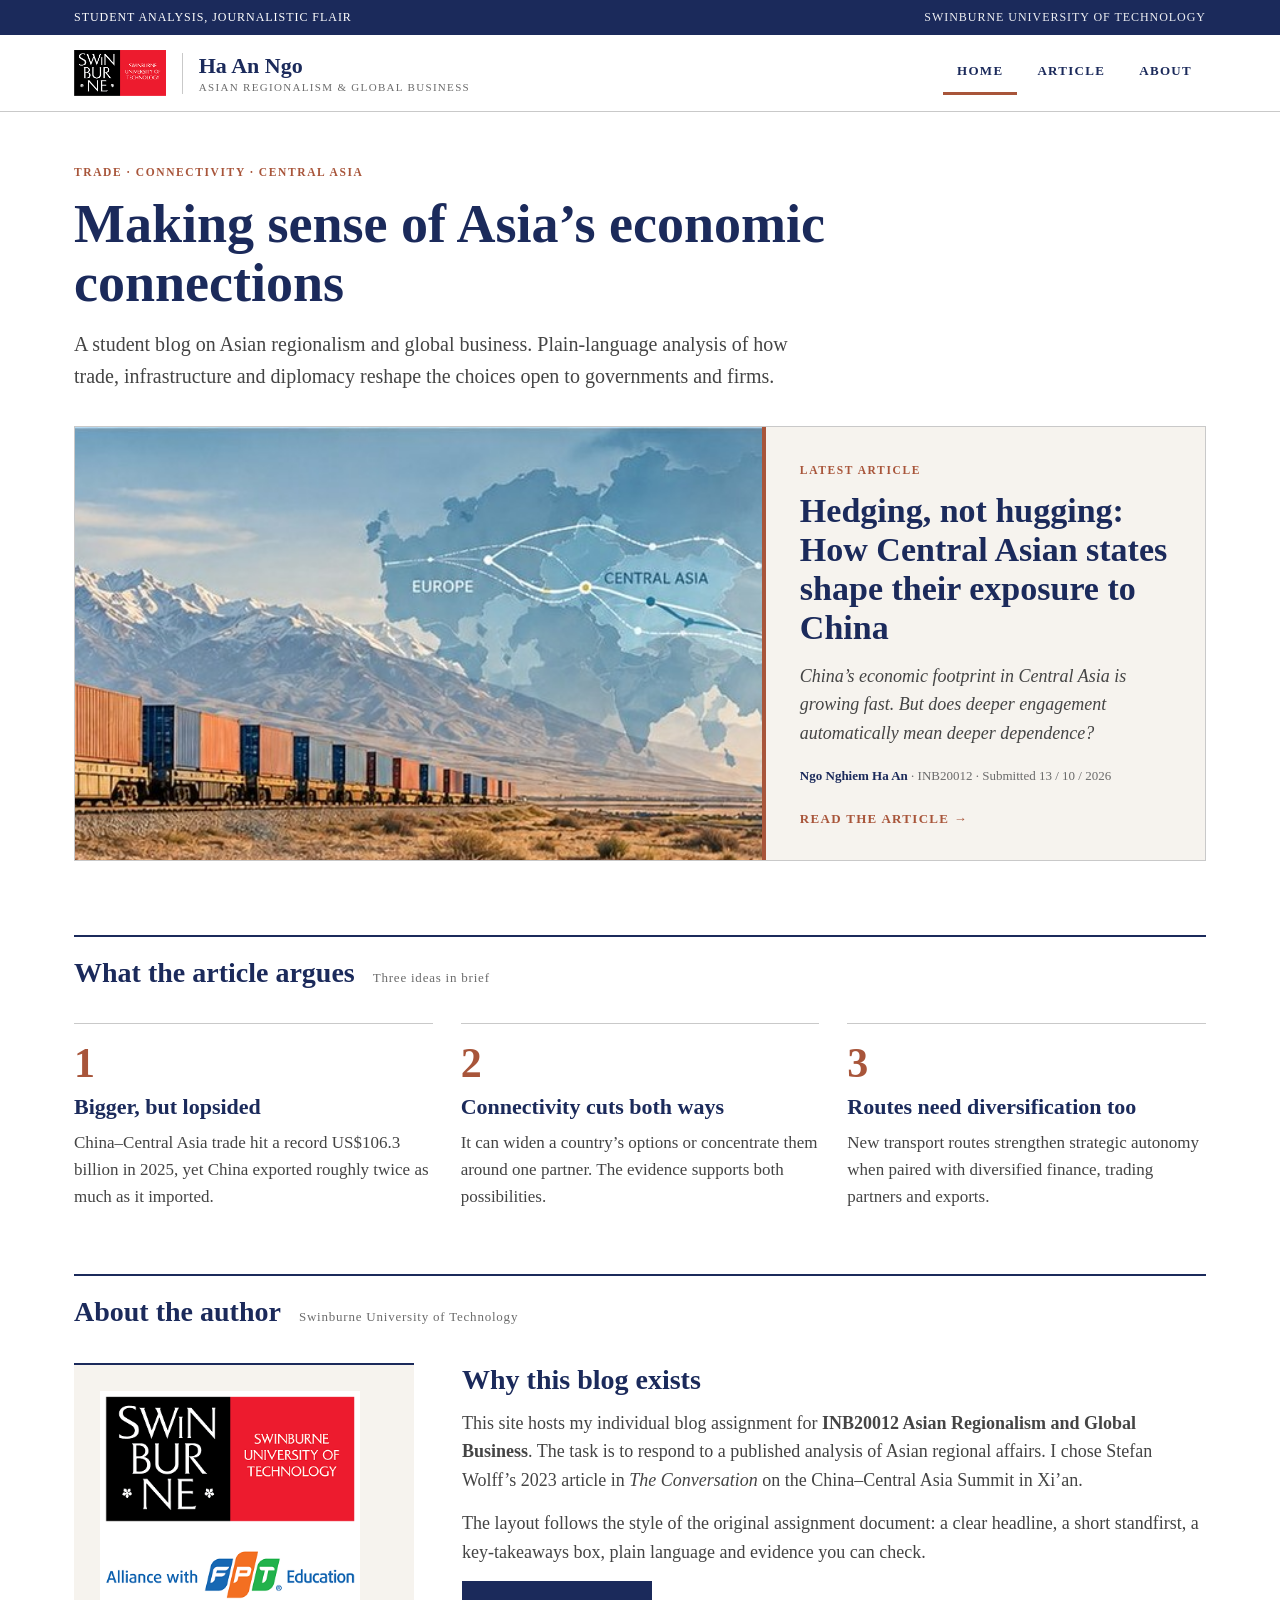
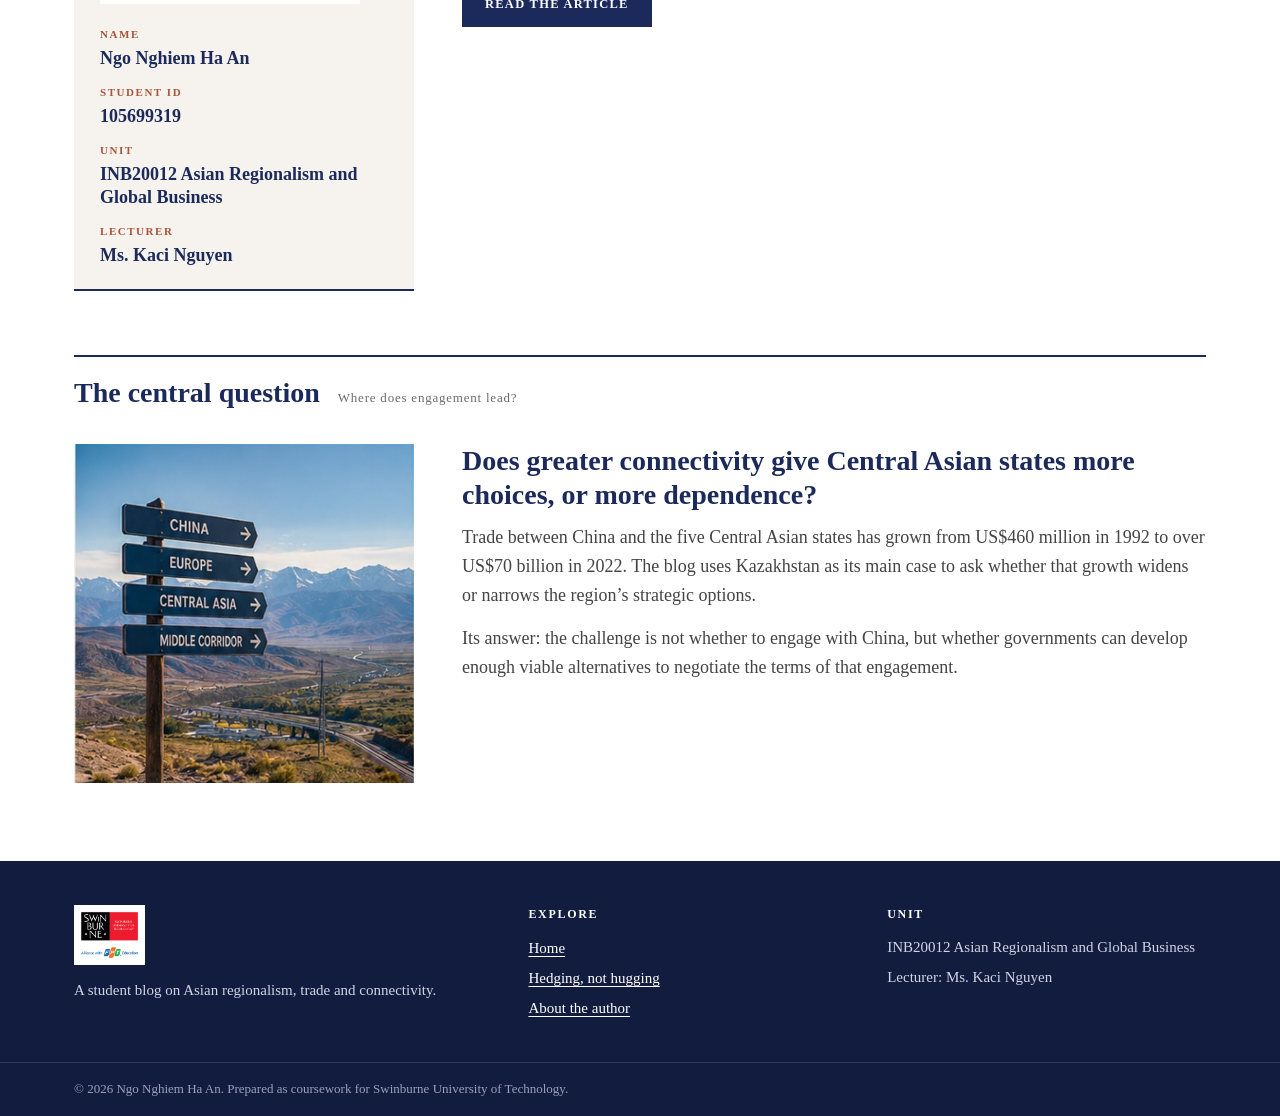
==== commit 4d0971b6: "Add files via upload" ====
--- a/index.html
+++ b/index.html
@@ -7,12 +7,9 @@
   <meta name="description" content="Student blog by Ngo Nghiem Ha An, Swinburne University of Technology: analysis of trade, connectivity and Central Asia for INB20012 Asian Regionalism and Global Business.">
   <meta property="og:type" content="website">
   <meta property="og:title" content="Ha An Ngo — Asian Regionalism &amp; Global Business">
-  <meta property="og:description" content="Hedging, not hugging: how Central Asian states shape their exposure to China.">
+  <meta property="og:description" content="Hedging, not hugging: How Central Asian states shape their exposure to China.">
   <meta property="og:image" content="assets/img/hero-train.jpg">
   <link rel="icon" href="assets/img/favicon.svg" type="image/svg+xml">
-  <link rel="preconnect" href="https://fonts.googleapis.com">
-  <link rel="preconnect" href="https://fonts.gstatic.com" crossorigin>
-  <link href="https://fonts.googleapis.com/css2?family=Inter:wght@400;500;600;700&family=Source+Serif+4:ital,opsz,wght@0,8..60,400;0,8..60,600;0,8..60,700;1,8..60,400;1,8..60,600&display=swap" rel="stylesheet">
   <link rel="stylesheet" href="assets/css/style.css">
 </head>
 <body>
@@ -55,9 +52,9 @@
           </div>
           <div class="body">
             <span class="kicker">Latest article</span>
-            <h2><a href="hedging-not-hugging.html">Hedging, not hugging: how Central Asian states shape their exposure to China</a></h2>
-            <p>China’s economic influence in Central Asia is growing. But does deeper engagement automatically mean deeper dependence?</p>
-            <div class="meta"><b>Ngo Nghiem Ha An</b> · INB20012 · About 5 min read</div>
+            <h2><a href="hedging-not-hugging.html">Hedging, not hugging: How Central Asian states shape their exposure to China</a></h2>
+            <p>China’s economic footprint in Central Asia is growing fast. But does deeper engagement automatically mean deeper dependence?</p>
+            <div class="meta"><b>Ngo Nghiem Ha An</b> · INB20012 · Submitted 13 / 10 / 2026</div>
             <div class="read-more">Read the article <span>→</span></div>
           </div>
         </article>
@@ -73,18 +70,18 @@
         <div class="themes">
           <div class="theme">
             <div class="num">1</div>
-            <h3>Connectivity cuts both ways</h3>
-            <p>Chinese investment can open new links, while concentrated trade can narrow the region’s options.</p>
+            <h3>Bigger, but lopsided</h3>
+            <p>China–Central Asia trade hit a record US$106.3 billion in 2025, yet China exported roughly twice as much as it imported.</p>
           </div>
           <div class="theme">
             <div class="num">2</div>
-            <h3>A new route is not a new partner</h3>
-            <p>Kazakhstan’s Middle Corridor reduces reliance on Russia, yet much of its growth comes from China–Europe flows.</p>
+            <h3>Connectivity cuts both ways</h3>
+            <p>It can widen a country’s options or concentrate them around one partner. The evidence supports both possibilities.</p>
           </div>
           <div class="theme">
             <div class="num">3</div>
-            <h3>Hedging keeps options open</h3>
-            <p>Diversifying funding, routes and domestic support builds bargaining power without excluding China.</p>
+            <h3>Routes need diversification too</h3>
+            <p>New transport routes strengthen strategic autonomy when paired with diversified finance, trading partners and exports.</p>
           </div>
         </div>
       </div>
@@ -109,7 +106,7 @@
           <div class="about-text">
             <h3>Why this blog exists</h3>
             <p>This site hosts my individual blog assignment for <b>INB20012 Asian Regionalism and Global Business</b>. The task is to respond to a published analysis of Asian regional affairs. I chose Stefan Wolff’s 2023 article in <i>The Conversation</i> on the China–Central Asia Summit in Xi’an.</p>
-            <p>The layout follows the editorial style of <i>The Conversation</i>: a clear headline, a short standfirst, plain language and evidence you can check.</p>
+            <p>The layout follows the style of the original assignment document: a clear headline, a short standfirst, a key-takeaways box, plain language and evidence you can check.</p>
             <p><a class="btn" href="hedging-not-hugging.html">Read the article</a></p>
           </div>
         </div>
@@ -122,12 +119,12 @@
           <h2>The central question</h2>
           <p>Where does engagement lead?</p>
         </div>
-        <div class="about" style="grid-template-columns: 340px 1fr;">
+        <div class="about about-pic">
           <img src="assets/img/signpost.jpg" alt="A signpost on a mountain road pointing to China, Europe, Central Asia and the Middle Corridor" width="660" height="658">
           <div class="about-text">
             <h3>Does greater connectivity give Central Asian states more choices, or more dependence?</h3>
-            <p>Trade between China and the five Central Asian states grew 150-fold in three decades. The blog uses Kazakhstan as its main case to ask whether that growth widens or narrows the region’s strategic options.</p>
-            <p>Its answer: the real question is not whether to engage with China, but whether there are enough alternatives to choose <i>how</i> to engage.</p>
+            <p>Trade between China and the five Central Asian states has grown from US$460 million in 1992 to over US$70 billion in 2022. The blog uses Kazakhstan as its main case to ask whether that growth widens or narrows the region’s strategic options.</p>
+            <p>Its answer: the challenge is not whether to engage with China, but whether governments can develop enough viable alternatives to negotiate the terms of that engagement.</p>
           </div>
         </div>
       </div>
@@ -154,7 +151,7 @@
         <p>Lecturer: Ms. Kaci Nguyen</p>
       </div>
     </div>
-    <div class="legal"><div class="wrap">© 2026 Ngo Nghiem Ha An. Prepared as coursework for Swinburne University of Technology. Design inspired by the editorial style of theconversation.com; this site is not affiliated with The Conversation.</div></div>
+    <div class="legal"><div class="wrap">© 2026 Ngo Nghiem Ha An. Prepared as coursework for Swinburne University of Technology. </div></div>
   </footer>
 
   <script src="assets/js/main.js"></script>
--- a/assets/css/style.css
+++ b/assets/css/style.css
@@ -1,21 +1,28 @@
 /* =========================================================
    Ha An Ngo — Student Blog
-   Visual language inspired by theconversation.com:
-   white canvas, red accent, serif headlines, clean sans body
+   Visual language taken from the Word assignment:
+   Times New Roman text, navy headings (#1B2A5B), terracotta
+   accent (#A8553A), warm cream panels (#F6F3EE).
    ========================================================= */
 
 :root {
-  --red: #d8352a;
-  --red-dark: #b32218;
-  --ink: #1c1c1c;
-  --ink-soft: #4a4a4a;
-  --muted: #767676;
-  --line: #e3e3e3;
+  --navy: #1B2A5B;
+  --navy-dark: #121c3f;
+  --accent: #A8553A;
+  --accent-dark: #8a432b;
+  --ink: #2B2B2B;
+  --ink-soft: #444444;
+  --muted: #6B6B6B;
+  --line: #d9d6d0;
+  --rule: #C9C9C9;
   --paper: #ffffff;
-  --tint: #f6f5f2;
-  --navy: #172a4e;
-  --serif: "Source Serif 4", "Merriweather", Georgia, "Times New Roman", serif;
-  --sans: "Inter", "Segoe UI", -apple-system, BlinkMacSystemFont, Roboto, Helvetica, Arial, sans-serif;
+  --tint: #F6F3EE;
+  --th-blue: #3C5F86;
+  --th-teal: #5C8A82;
+  --th-red: #B96B64;
+  --cell-alt: #EFEDE8;
+  --serif: "Times New Roman", Times, "Liberation Serif", serif;
+  --label: Georgia, "Times New Roman", serif;
   --maxw: 1180px;
   --read: 700px;
 }
@@ -28,242 +35,252 @@
 
 body {
   margin: 0;
-  font-family: var(--sans);
-  font-size: 17px;
-  line-height: 1.65;
+  font-family: var(--serif);
+  font-size: 18px;
+  line-height: 1.6;
   color: var(--ink);
   background: var(--paper);
   -webkit-font-smoothing: antialiased;
 }
 
 img { max-width: 100%; height: auto; display: block; }
-a { color: var(--red-dark); text-decoration-thickness: 1px; text-underline-offset: 3px; }
-a:hover { color: var(--red); }
+a { color: var(--navy); text-decoration-thickness: 1px; text-underline-offset: 3px; }
+a:hover { color: var(--accent); }
 
 .wrap { max-width: var(--maxw); margin: 0 auto; padding: 0 24px; }
 
 .skip {
   position: absolute; left: -999px; top: 0;
-  background: var(--red); color: #fff; padding: 10px 16px; z-index: 100;
+  background: var(--accent); color: #fff; padding: 10px 16px; z-index: 100;
 }
 .skip:focus { left: 0; }
 
 /* ---------- progress bar (article page) ---------- */
 .progress {
   position: fixed; top: 0; left: 0; height: 3px; width: 0;
-  background: var(--red); z-index: 60; transition: width .08s linear;
+  background: var(--accent); z-index: 60; transition: width .08s linear;
 }
 
 /* ---------- header ---------- */
-.topline { background: var(--red); color: #fff; font-size: 13px; letter-spacing: .02em; }
-.topline .wrap { display: flex; justify-content: space-between; gap: 16px; padding-top: 7px; padding-bottom: 7px; }
+.topline { background: var(--navy); color: #fff; font-family: var(--label); font-size: 12px; letter-spacing: .08em; text-transform: uppercase; }
+.topline .wrap { display: flex; justify-content: space-between; gap: 16px; padding-top: 8px; padding-bottom: 8px; }
 .topline a { color: #fff; text-decoration: none; opacity: .92; }
 .topline a:hover { opacity: 1; text-decoration: underline; }
 
-.site-header { background: #fff; border-bottom: 1px solid var(--line); position: sticky; top: 0; z-index: 50; }
+.site-header { background: #fff; border-bottom: 1px solid var(--rule); position: sticky; top: 0; z-index: 50; transition: box-shadow .2s; }
+.site-header.scrolled { box-shadow: 0 4px 16px rgba(27,42,91,.10); }
 .site-header .wrap { display: flex; align-items: center; gap: 28px; min-height: 76px; }
 
 .brand { display: flex; align-items: center; gap: 16px; text-decoration: none; color: var(--ink); }
 .brand img { height: 46px; width: auto; }
-.brand-text { display: flex; flex-direction: column; line-height: 1.15; padding-left: 16px; border-left: 1px solid var(--line); }
-.brand-text strong { font-family: var(--serif); font-size: 21px; font-weight: 700; letter-spacing: -.01em; }
-.brand-text span { font-size: 12px; color: var(--muted); letter-spacing: .08em; text-transform: uppercase; margin-top: 3px; }
+.brand-text { display: flex; flex-direction: column; line-height: 1.15; padding-left: 16px; border-left: 1px solid var(--rule); }
+.brand-text strong { font-family: var(--serif); font-size: 22px; font-weight: 700; color: var(--navy); }
+.brand-text span { font-family: var(--label); font-size: 11px; color: var(--muted); letter-spacing: .12em; text-transform: uppercase; margin-top: 3px; }
 
 .nav { margin-left: auto; display: flex; gap: 6px; align-items: center; }
 .nav a {
-  font-size: 14px; font-weight: 600; color: var(--ink); text-decoration: none;
-  padding: 10px 14px; border-bottom: 3px solid transparent;
-}
-.nav a:hover, .nav a[aria-current="page"] { border-bottom-color: var(--red); color: var(--ink); }
+  font-family: var(--label); font-size: 13px; font-weight: 700; letter-spacing: .1em; text-transform: uppercase;
+  color: var(--navy); text-decoration: none;
+  padding: 10px 14px; border-bottom: 3px solid transparent; transition: border-color .15s, color .15s;
+}
+.nav a:hover, .nav a[aria-current="page"] { border-bottom-color: var(--accent); color: var(--navy); }
 
 .menu-btn {
-  display: none; margin-left: auto; background: none; border: 1px solid var(--line);
-  padding: 8px 12px; font: 600 13px var(--sans); border-radius: 4px; cursor: pointer;
-}
+  display: none; margin-left: auto; background: none; border: 1px solid var(--navy); color: var(--navy);
+  padding: 8px 14px; font: 700 12px var(--label); letter-spacing: .1em; text-transform: uppercase; cursor: pointer;
+}
+.menu-btn:hover { background: var(--navy); color: #fff; }
 
 /* ---------- home: hero ---------- */
 .kicker {
-  display: inline-block; font-size: 12px; font-weight: 700; letter-spacing: .12em;
-  text-transform: uppercase; color: var(--red);
+  display: inline-block; font-family: var(--label); font-size: 11.5px; font-weight: 700; letter-spacing: .14em;
+  text-transform: uppercase; color: var(--accent);
 }
 
 .home-hero { padding: 44px 0 18px; }
 .home-hero .intro { max-width: 760px; margin-bottom: 34px; }
 .home-hero h1 {
-  font-family: var(--serif); font-size: clamp(32px, 4.6vw, 52px); line-height: 1.08;
-  letter-spacing: -.02em; margin: 10px 0 14px;
-}
-.home-hero .intro p { font-size: 19px; color: var(--ink-soft); margin: 0; }
+  font-family: var(--serif); font-size: clamp(34px, 4.8vw, 54px); line-height: 1.1;
+  margin: 10px 0 14px; color: var(--navy); font-weight: 700;
+}
+.home-hero .intro p { font-size: 20px; color: var(--ink-soft); margin: 0; }
 
 .featured {
-  display: grid; grid-template-columns: 1.55fr 1fr; gap: 0; border: 1px solid var(--line);
-  background: #fff; transition: box-shadow .2s;
-}
-.featured:hover { box-shadow: 0 10px 30px rgba(0,0,0,.08); }
+  display: grid; grid-template-columns: 1.55fr 1fr; gap: 0; border: 1px solid var(--rule);
+  background: #fff; transition: box-shadow .2s, transform .2s; position: relative;
+}
+.featured:hover { box-shadow: 0 10px 30px rgba(27,42,91,.12); transform: translateY(-2px); }
 .featured .pic { position: relative; overflow: hidden; background: var(--tint); min-height: 320px; }
 .featured .pic img { width: 100%; height: 100%; object-fit: cover; transition: transform .6s; }
 .featured:hover .pic img { transform: scale(1.03); }
-.featured .body { padding: 34px 34px 30px; display: flex; flex-direction: column; justify-content: center; border-left: 4px solid var(--red); }
-.featured h2 { font-family: var(--serif); font-size: clamp(26px, 3vw, 36px); line-height: 1.12; letter-spacing: -.015em; margin: 12px 0 14px; }
-.featured h2 a { color: var(--ink); text-decoration: none; }
+.featured .body { padding: 34px 34px 30px; display: flex; flex-direction: column; justify-content: center; border-left: 4px solid var(--accent); background: var(--tint); }
+.featured h2 { font-family: var(--serif); font-size: clamp(26px, 3vw, 34px); line-height: 1.15; margin: 12px 0 14px; color: var(--navy); }
+.featured h2 a { color: var(--navy); text-decoration: none; }
 .featured h2 a::after { content: ""; position: absolute; inset: 0; }
-.featured { position: relative; }
-.featured h2 a:hover { color: var(--red); }
-.featured p { color: var(--ink-soft); margin: 0 0 18px; }
-.meta { font-size: 13.5px; color: var(--muted); }
-.meta b { color: var(--ink); font-weight: 600; }
-.read-more { margin-top: 22px; font-weight: 700; font-size: 14px; color: var(--red-dark); }
+.featured h2 a:hover { color: var(--accent); }
+.featured p { color: var(--ink-soft); margin: 0 0 18px; font-style: italic; }
+.meta { font-family: var(--label); font-size: 13px; color: var(--muted); }
+.meta b { color: var(--navy); font-weight: 700; }
+.read-more { margin-top: 22px; font-family: var(--label); font-weight: 700; font-size: 13px; letter-spacing: .1em; text-transform: uppercase; color: var(--accent); }
 .read-more span { display: inline-block; transition: transform .2s; }
 .featured:hover .read-more span { transform: translateX(5px); }
 
 /* ---------- home: sections ---------- */
 .section { padding: 56px 0 8px; }
-.section-head { display: flex; align-items: baseline; gap: 18px; border-top: 3px solid var(--ink); padding-top: 14px; margin-bottom: 28px; }
-.section-head h2 { font-family: var(--serif); font-size: 26px; margin: 0; letter-spacing: -.01em; }
-.section-head p { margin: 0; color: var(--muted); font-size: 14px; }
+.section-head { display: flex; align-items: baseline; gap: 18px; border-top: 2px solid var(--navy); padding-top: 14px; margin-bottom: 28px; flex-wrap: wrap; }
+.section-head h2 { font-family: var(--serif); font-size: 28px; margin: 0; color: var(--navy); }
+.section-head p { margin: 0; color: var(--muted); font-family: var(--label); font-size: 13px; letter-spacing: .06em; }
 
 .themes { display: grid; grid-template-columns: repeat(3, 1fr); gap: 28px; }
-.theme { border-top: 1px solid var(--line); padding-top: 18px; }
-.theme .num { font-family: var(--serif); font-size: 40px; font-weight: 700; color: var(--red); line-height: 1; }
-.theme h3 { font-family: var(--serif); font-size: 21px; margin: 10px 0 8px; line-height: 1.2; }
-.theme p { margin: 0; color: var(--ink-soft); font-size: 15.5px; }
+.theme { border-top: 1px solid var(--rule); padding-top: 18px; transition: border-color .2s, transform .2s; }
+.theme:hover { border-top-color: var(--accent); transform: translateY(-3px); }
+.theme .num { font-family: var(--serif); font-size: 42px; font-weight: 700; color: var(--accent); line-height: 1; }
+.theme h3 { font-family: var(--serif); font-size: 22px; margin: 10px 0 8px; line-height: 1.2; color: var(--navy); }
+.theme p { margin: 0; color: var(--ink-soft); font-size: 17px; }
 
 .about { display: grid; grid-template-columns: 340px 1fr; gap: 48px; align-items: start; }
-.id-card { background: var(--tint); border-top: 4px solid var(--red); padding: 26px 26px 22px; }
+.id-card { background: var(--tint); border-top: 2px solid var(--navy); border-bottom: 2px solid var(--navy); padding: 26px 26px 22px; }
 .id-card img.logo { width: 100%; max-width: 260px; margin-bottom: 22px; }
 .id-card dl { margin: 0; }
-.id-card dt { font-size: 11.5px; letter-spacing: .1em; text-transform: uppercase; color: var(--muted); font-weight: 700; margin-top: 14px; }
-.id-card dd { margin: 3px 0 0; font-family: var(--serif); font-size: 18px; font-weight: 600; line-height: 1.3; }
-.about-text h3 { font-family: var(--serif); font-size: 28px; line-height: 1.15; margin: 0 0 12px; letter-spacing: -.01em; }
+.id-card dt { font-family: var(--label); font-size: 11px; letter-spacing: .14em; text-transform: uppercase; color: var(--accent); font-weight: 700; margin-top: 14px; }
+.id-card dd { margin: 3px 0 0; font-family: var(--serif); font-size: 18px; font-weight: 700; line-height: 1.3; color: var(--navy); }
+.about-text h3 { font-family: var(--serif); font-size: 28px; line-height: 1.2; margin: 0 0 12px; color: var(--navy); }
 .about-text p { color: var(--ink-soft); margin: 0 0 14px; }
 
 /* ---------- article ---------- */
-.article-head { padding: 46px 0 8px; }
+.article-head { padding: 40px 0 8px; }
 .article-head .inner { max-width: 880px; }
-.crumbs { font-size: 13px; color: var(--muted); margin-bottom: 18px; }
+.crumbs { font-family: var(--label); font-size: 12px; letter-spacing: .06em; text-transform: uppercase; color: var(--muted); margin-bottom: 18px; }
 .crumbs a { color: var(--muted); text-decoration: none; }
-.crumbs a:hover { color: var(--red); text-decoration: underline; }
+.crumbs a:hover { color: var(--accent); text-decoration: underline; }
 .article-head h1 {
-  font-family: var(--serif); font-size: clamp(34px, 5.4vw, 60px); line-height: 1.04;
-  letter-spacing: -.025em; margin: 12px 0 16px; font-weight: 700;
-}
-.article-head h1 em { font-style: normal; font-weight: 400; display: block; font-size: .72em; margin-top: 6px; color: var(--navy); }
-.standfirst { font-family: var(--serif); font-style: italic; font-size: clamp(19px, 2.1vw, 23px); line-height: 1.4; color: var(--ink-soft); margin: 0; max-width: 780px; }
-
-.byline { display: flex; align-items: center; gap: 14px; margin: 28px 0 0; padding: 16px 0; border-top: 1px solid var(--line); border-bottom: 1px solid var(--line); flex-wrap: wrap; }
+  font-family: var(--serif); font-size: clamp(36px, 5.4vw, 58px); line-height: 1.1;
+  margin: 12px 0 6px; font-weight: 700; color: var(--navy);
+}
+.article-head .subtitle { font-size: clamp(22px, 3vw, 30px); line-height: 1.3; color: var(--navy); margin: 0 0 18px; }
+.standfirst {
+  font-style: italic; font-size: clamp(19px, 2.1vw, 22px); line-height: 1.5; color: var(--navy);
+  margin: 0; padding-top: 14px; border-top: 1px solid var(--navy); max-width: 780px;
+}
+
+.byline { display: flex; align-items: center; gap: 14px; margin: 26px 0 0; padding: 16px 0; border-top: 1px solid var(--rule); border-bottom: 1px solid var(--rule); flex-wrap: wrap; }
 .avatar {
-  width: 52px; height: 52px; border-radius: 50%; background: var(--red); color: #fff;
+  width: 52px; height: 52px; border-radius: 50%; background: var(--navy); color: #fff;
   display: grid; place-items: center; font-family: var(--serif); font-weight: 700; font-size: 20px; flex: none;
 }
-.byline .who { line-height: 1.3; }
-.byline .who strong { display: block; font-size: 16px; }
-.byline .who span { font-size: 13.5px; color: var(--muted); }
-.byline .when { margin-left: auto; font-size: 13.5px; color: var(--muted); text-align: right; }
+.byline .who { line-height: 1.4; font-family: var(--label); }
+.byline .who strong { display: block; font-size: 15px; color: var(--navy); }
+.byline .who span { font-size: 13px; color: var(--muted); display: block; }
+.byline .when { margin-left: auto; font-family: var(--label); font-size: 13px; color: var(--muted); text-align: right; }
 
 .lead-figure { margin: 30px 0 0; }
 .lead-figure img { width: 100%; max-height: 520px; object-fit: cover; }
 
-.article-layout { display: grid; grid-template-columns: 250px minmax(0, var(--read)); gap: 56px; padding: 40px 0 30px; max-width: 1060px; }
+.article-layout { display: grid; grid-template-columns: 250px minmax(0, var(--read)); gap: 56px; padding: 36px 0 30px; max-width: 1060px; }
 .aside { position: sticky; top: 100px; align-self: start; font-size: 14px; }
-.aside .card { border-top: 3px solid var(--red); padding-top: 14px; margin-bottom: 26px; }
-.aside h4 { margin: 0 0 8px; font-size: 11.5px; letter-spacing: .1em; text-transform: uppercase; color: var(--muted); }
-.aside p { margin: 0 0 6px; color: var(--ink-soft); line-height: 1.5; }
+.aside .card { border-top: 2px solid var(--accent); padding-top: 14px; margin-bottom: 26px; }
+.aside h4 { margin: 0 0 8px; font-family: var(--label); font-size: 11px; letter-spacing: .14em; text-transform: uppercase; color: var(--accent); }
+.aside p { margin: 0 0 6px; color: var(--ink-soft); line-height: 1.5; font-size: 15px; }
 .aside ol { margin: 0; padding: 0; list-style: none; counter-reset: s; }
 .aside li { counter-increment: s; margin: 0; }
 .aside li a {
   display: block; padding: 8px 0 8px 28px; position: relative; text-decoration: none;
-  color: var(--ink-soft); border-bottom: 1px solid var(--line); line-height: 1.35; font-size: 14px;
-}
-.aside li a::before { content: counter(s); position: absolute; left: 0; top: 8px; font-family: var(--serif); font-weight: 700; color: var(--red); }
-.aside li a:hover, .aside li a.on { color: var(--ink); font-weight: 600; }
-
-.prose { font-size: 18.5px; line-height: 1.72; }
-.prose p { margin: 0 0 1.25em; }
+  color: var(--ink-soft); border-bottom: 1px solid var(--line); line-height: 1.35; font-size: 15px;
+  transition: color .15s, padding-left .15s;
+}
+.aside li a::before { content: counter(s); position: absolute; left: 0; top: 8px; font-weight: 700; color: var(--accent); }
+.aside li a:hover { color: var(--navy); padding-left: 32px; }
+.aside li a.on { color: var(--navy); font-weight: 700; }
+
+/* key takeaways (from the Word cover box) */
+.takeaways {
+  background: var(--tint); border: 1px solid var(--rule); border-top: 2px solid var(--navy); border-bottom: 2px solid var(--navy);
+  padding: 14px 22px 10px; margin: 0 0 1.6em; font-size: 16.5px; line-height: 1.55;
+}
+.takeaways h2 {
+  margin: 0 0 8px; font-family: var(--label); font-size: 12.5px; letter-spacing: .2em; text-transform: uppercase; color: var(--accent);
+}
+.takeaways ul { margin: 0; padding-left: 20px; }
+.takeaways li { margin: 0 0 6px; }
+
+.prose { font-size: 18.5px; line-height: 1.65; }
+.prose p { margin: 0 0 1.2em; }
 .prose h2 {
-  font-family: var(--serif); font-size: clamp(26px, 3.2vw, 34px); line-height: 1.12;
-  letter-spacing: -.015em; margin: 1.9em 0 .55em; scroll-margin-top: 100px;
-}
-.prose h2 small { display: block; font-weight: 400; font-size: .72em; color: var(--navy); margin-top: 3px; }
-.prose h3 { font-family: var(--serif); font-size: 22px; margin: 1.7em 0 .4em; line-height: 1.25; scroll-margin-top: 100px; }
-.prose h3 .n { color: var(--red); margin-right: 6px; }
-.prose > p:first-of-type::first-letter { /* editorial drop cap */
-  font-family: var(--serif); float: left; font-size: 4.1em; line-height: .82;
-  padding: .07em .1em 0 0; font-weight: 700; color: var(--red);
-}
-
-.pull {
-  margin: 1.8em 0; padding: 4px 0 4px 22px; border-left: 4px solid var(--red);
-  font-family: var(--serif); font-style: italic; font-weight: 600; font-size: 25px; line-height: 1.3; color: var(--navy);
-}
-.pull .lbl { display: block; font-family: var(--sans); font-style: normal; font-weight: 700; font-size: 11.5px; letter-spacing: .12em; text-transform: uppercase; color: var(--red); margin-bottom: 6px; }
-
-figure { margin: 2em 0; }
-figure img { width: 100%; }
-figcaption { font-size: 13.5px; line-height: 1.5; color: var(--muted); padding-top: 9px; border-top: 1px solid var(--line); margin-top: 8px; }
-figcaption b { color: var(--ink); }
-figure.float-r { float: right; width: 44%; margin: .3em 0 1em 26px; }
-figure.float-r img { border-radius: 6px; }
-figure.wide { margin-left: -60px; margin-right: -60px; }
-.clear { clear: both; }
-
-/* data table (Figure 2) */
-.table-wrap { overflow-x: auto; margin: 2em 0 0; }
-table.fig {
-  border-collapse: collapse; width: 100%; min-width: 560px; font-size: 15px; line-height: 1.45;
-}
-table.fig th { text-align: left; padding: 12px 14px; color: #fff; font-weight: 600; font-size: 14px; letter-spacing: .02em; }
-table.fig th:nth-child(1) { background: #3b5f80; }
-table.fig th:nth-child(2) { background: #5a8880; }
-table.fig th:nth-child(3) { background: #b96a63; }
-table.fig td { padding: 12px 14px; vertical-align: top; border: 1px solid #cfcfcf; }
-table.fig td:first-child { background: #f5f7fb; font-weight: 600; }
-table.fig td:nth-child(2) { background: #fff; }
-table.fig td:nth-child(3) { background: #faf0f0; }
-
-.stats { display: grid; grid-template-columns: repeat(3, 1fr); gap: 0; margin: 1.8em 0 2em; border-top: 3px solid var(--ink); border-bottom: 1px solid var(--line); }
-.stat { padding: 18px 18px 16px 0; }
-.stat + .stat { padding-left: 18px; border-left: 1px solid var(--line); }
-.stat b { display: block; font-family: var(--serif); font-size: 34px; line-height: 1.05; color: var(--red); letter-spacing: -.02em; }
-.stat span { display: block; margin-top: 6px; font-size: 13.5px; line-height: 1.4; color: var(--ink-soft); }
-
-.conclusion-hero { position: relative; margin: 2.4em -60px 1.4em; color: #fff; overflow: hidden; }
-.conclusion-hero img { width: 100%; height: 300px; object-fit: cover; filter: brightness(.7); }
-.conclusion-hero h2 { position: absolute; left: 0; right: 0; bottom: 0; margin: 0; padding: 34px 40px 22px; color: #fff; font-size: clamp(30px, 4vw, 42px); letter-spacing: .04em; text-transform: uppercase; background: linear-gradient(transparent, rgba(0,0,0,.7)); }
-
-.refs { border-top: 3px solid var(--ink); margin-top: 3em; padding-top: 16px; }
-.refs h2 { font-size: 22px; margin: 0 0 10px; }
-.refs { scroll-margin-top: 100px; }
-.refs ul.ref-list { list-style: none; margin: 0; padding: 0; font-size: 15px; color: var(--ink-soft); line-height: 1.6; }
-.refs ul.ref-list li { margin: 0 0 14px; padding-left: 28px; text-indent: -28px; overflow-wrap: anywhere; }
-.refs ul.ref-list a { color: var(--red-dark); }
-.refs .note { font-size: 13.5px; color: var(--muted); margin-top: 12px; }
-
-.author-box { display: grid; grid-template-columns: 96px 1fr; gap: 22px; margin: 2.4em 0 0; padding: 24px; background: var(--tint); border-top: 4px solid var(--red); }
+  font-family: var(--serif); font-size: clamp(25px, 3vw, 31px); line-height: 1.2; font-weight: 700; color: var(--navy);
+  margin: 1.7em 0 .5em; scroll-margin-top: 100px;
+}
+.prose .takeaways h2 { font-size: 12.5px; margin: 0 0 8px; }
+
+figure { margin: 1.8em 0; text-align: center; }
+figure img { margin: 0 auto; }
+figcaption { padding-top: 9px; line-height: 1.4; }
+.figtitle { margin: 0; font-size: 15px; font-weight: 700; color: var(--ink); }
+.source { margin: 2px 0 0; font-size: 15px; font-style: italic; color: var(--muted); }
+
+/* Figure 1 bars */
+.bars { max-width: 540px; margin: 0 auto; text-align: left; }
+.bar-row { display: grid; grid-template-columns: 130px 1fr; align-items: center; gap: 12px; margin: 14px 0; }
+.bar-label { text-align: right; font-family: var(--label); font-size: 13.5px; line-height: 1.3; }
+.bar-track { border-left: 1px solid #999; padding: 3px 0; display: flex; align-items: center; gap: 10px; }
+.bar { height: 44px; flex: none; transform-origin: left; animation: grow .9s ease-out both; }
+.bar-val { font-family: var(--label); font-weight: 700; font-size: 14px; white-space: nowrap; }
+@keyframes grow { from { transform: scaleX(0); } to { transform: scaleX(1); } }
+
+/* Figures 3 and 4 tables */
+.table-wrap { overflow-x: auto; }
+table.fig { border-collapse: collapse; width: 100%; min-width: 520px; text-align: left; font-size: 15.5px; line-height: 1.45; border: 1px solid #333; }
+table.fig th { color: #fff; text-align: center; font-weight: 700; font-size: 16px; padding: 14px 12px; border: 1px solid #333; }
+table.fig th:nth-child(1) { background: var(--th-blue); }
+table.fig th:nth-child(2) { background: var(--th-teal); }
+table.fig th:nth-child(3) { background: var(--th-red); }
+table.fig td { padding: 12px 14px; border: 1px solid #333; vertical-align: middle; }
+table.fig td:nth-child(1), table.fig td:nth-child(3) { background: var(--cell-alt); }
+table.fig td:nth-child(2) { background: #fff; text-align: center; }
+table.fig tbody tr { transition: background .15s; }
+table.fig tbody tr:hover td:nth-child(2) { background: #fbf9f5; }
+
+/* references */
+.refs { border-top: 2px solid var(--navy); margin-top: 2.4em; padding-top: 6px; scroll-margin-top: 100px; }
+.refs h2 { margin-top: .6em; }
+.refs p { margin: 0 0 12px; padding-left: 28px; text-indent: -28px; font-size: 15.5px; line-height: 1.5; color: var(--ink); overflow-wrap: anywhere; }
+
+.author-box { display: grid; grid-template-columns: 96px 1fr; gap: 22px; margin: 2.4em 0 0; padding: 24px; background: var(--tint); border-top: 2px solid var(--navy); border-bottom: 2px solid var(--navy); }
 .author-box .avatar { width: 84px; height: 84px; font-size: 32px; }
-.author-box h3 { margin: 0 0 4px; font-family: var(--serif); font-size: 22px; }
-.author-box p { margin: 0 0 6px; font-size: 15px; color: var(--ink-soft); line-height: 1.55; }
-.author-box .tag { font-size: 11.5px; letter-spacing: .1em; text-transform: uppercase; font-weight: 700; color: var(--red); }
+.author-box h3 { margin: 0 0 4px; font-size: 22px; color: var(--navy); }
+.author-box p { margin: 0 0 6px; font-size: 16px; color: var(--ink-soft); line-height: 1.55; }
+.author-box .tag { font-family: var(--label); font-size: 11px; letter-spacing: .14em; text-transform: uppercase; font-weight: 700; color: var(--accent); }
 
 .next { margin: 40px 0 0; display: flex; justify-content: space-between; gap: 18px; flex-wrap: wrap; }
 .btn {
-  display: inline-block; padding: 12px 22px; background: var(--red); color: #fff; text-decoration: none;
-  font-weight: 700; font-size: 14px; border-radius: 2px; transition: background .2s;
-}
-.btn:hover { background: var(--red-dark); color: #fff; }
-.btn.ghost { background: transparent; color: var(--ink); border: 1px solid var(--ink); }
-.btn.ghost:hover { background: var(--ink); color: #fff; }
+  display: inline-block; padding: 12px 22px; background: var(--navy); color: #fff; text-decoration: none;
+  font-family: var(--label); font-weight: 700; font-size: 12.5px; letter-spacing: .1em; text-transform: uppercase; border: 1px solid var(--navy); transition: background .2s, color .2s, transform .15s;
+}
+.btn:hover { background: var(--accent); border-color: var(--accent); color: #fff; transform: translateY(-1px); }
+.btn.ghost { background: transparent; color: var(--navy); }
+.btn.ghost:hover { background: var(--navy); border-color: var(--navy); color: #fff; }
 
 /* ---------- footer ---------- */
-.site-footer { margin-top: 70px; background: #1b1b1b; color: #cfcfcf; font-size: 14px; }
+.site-footer { margin-top: 70px; background: var(--navy-dark); color: #d0d4e2; font-size: 15px; }
 .site-footer .wrap { display: grid; grid-template-columns: 1.3fr 1fr 1fr; gap: 40px; padding-top: 44px; padding-bottom: 36px; }
 .site-footer img { height: 60px; width: auto; background: #fff; padding: 6px; margin-bottom: 14px; }
-.site-footer h5 { margin: 0 0 12px; color: #fff; font-size: 12px; letter-spacing: .12em; text-transform: uppercase; }
+.site-footer h5 { margin: 0 0 12px; color: #fff; font-family: var(--label); font-size: 12px; letter-spacing: .14em; text-transform: uppercase; }
 .site-footer p { margin: 0 0 6px; line-height: 1.55; }
 .site-footer a { color: #fff; }
+.site-footer a:hover { color: #f0c2b2; }
 .site-footer ul { list-style: none; margin: 0; padding: 0; }
 .site-footer li { margin: 6px 0; }
-.legal { border-top: 1px solid #333; padding: 16px 0; font-size: 12.5px; color: #8d8d8d; }
+.legal { border-top: 1px solid #2c3866; padding: 16px 0; font-size: 13px; color: #9aa1bd; }
 .legal .wrap { display: block; padding-top: 0; padding-bottom: 0; }
+
+/* scroll-reveal (added by main.js) */
+.reveal { opacity: 0; transform: translateY(14px); transition: opacity .6s ease, transform .6s ease; }
+.reveal.in { opacity: 1; transform: none; }
+@media (prefers-reduced-motion: reduce) {
+  html { scroll-behavior: auto; }
+  .reveal { opacity: 1; transform: none; transition: none; }
+  .bar { animation: none; }
+  .featured:hover, .theme:hover { transform: none; }
+}
 
 /* ---------- responsive ---------- */
 .article-layout > * { min-width: 0; }
@@ -271,7 +288,6 @@
 @media (max-width: 1000px) {
   .article-layout { grid-template-columns: minmax(0, 1fr); gap: 0; }
   .aside { position: static; display: none; }
-  figure.wide, .conclusion-hero { margin-left: 0; margin-right: 0; }
   .about { grid-template-columns: 1fr; gap: 28px; }
   .id-card { max-width: 420px; }
 }
@@ -281,25 +297,28 @@
   .themes { grid-template-columns: 1fr; gap: 6px; }
   .site-footer .wrap { grid-template-columns: 1fr; gap: 26px; }
   .menu-btn { display: block; }
-  .nav { display: none; position: absolute; top: 100%; left: 0; right: 0; background: #fff; border-bottom: 1px solid var(--line); flex-direction: column; align-items: stretch; padding: 8px 24px 14px; margin: 0; }
+  .nav { display: none; position: absolute; top: 100%; left: 0; right: 0; background: #fff; border-bottom: 1px solid var(--rule); flex-direction: column; align-items: stretch; padding: 8px 24px 14px; margin: 0; }
   .nav.open { display: flex; }
   .nav a { border-bottom: 1px solid var(--line); padding: 14px 0; }
   .brand-text span { display: none; }
 }
 @media (max-width: 560px) {
-  body { font-size: 16.5px; }
+  body { font-size: 17px; }
   .prose { font-size: 17.5px; }
   .topline .wrap { flex-direction: column; gap: 2px; }
   .brand img { height: 38px; }
-  .brand-text strong { font-size: 17px; }
-  .stats { grid-template-columns: 1fr; }
-  .stat + .stat { padding-left: 0; border-left: 0; border-top: 1px solid var(--line); }
-  figure.float-r { float: none; width: 100%; margin: 1.6em 0; }
-  .pull { font-size: 21px; }
+  .brand-text strong { font-size: 18px; }
   .author-box { grid-template-columns: 1fr; }
   .byline .when { margin-left: 0; text-align: left; width: 100%; }
+  .bar-row { grid-template-columns: 96px 1fr; gap: 8px; }
+  table.fig { font-size: 14px; }
+  table.fig th, table.fig td { padding: 9px 8px; }
 }
 
 @media print {
   .topline, .site-header, .aside, .progress, .site-footer, .next { display: none; }
-}
+  .reveal { opacity: 1; transform: none; }
+}
+
+.about-pic { grid-template-columns: 340px 1fr; }
+@media (max-width: 1000px) { .about-pic { grid-template-columns: 1fr; } }
